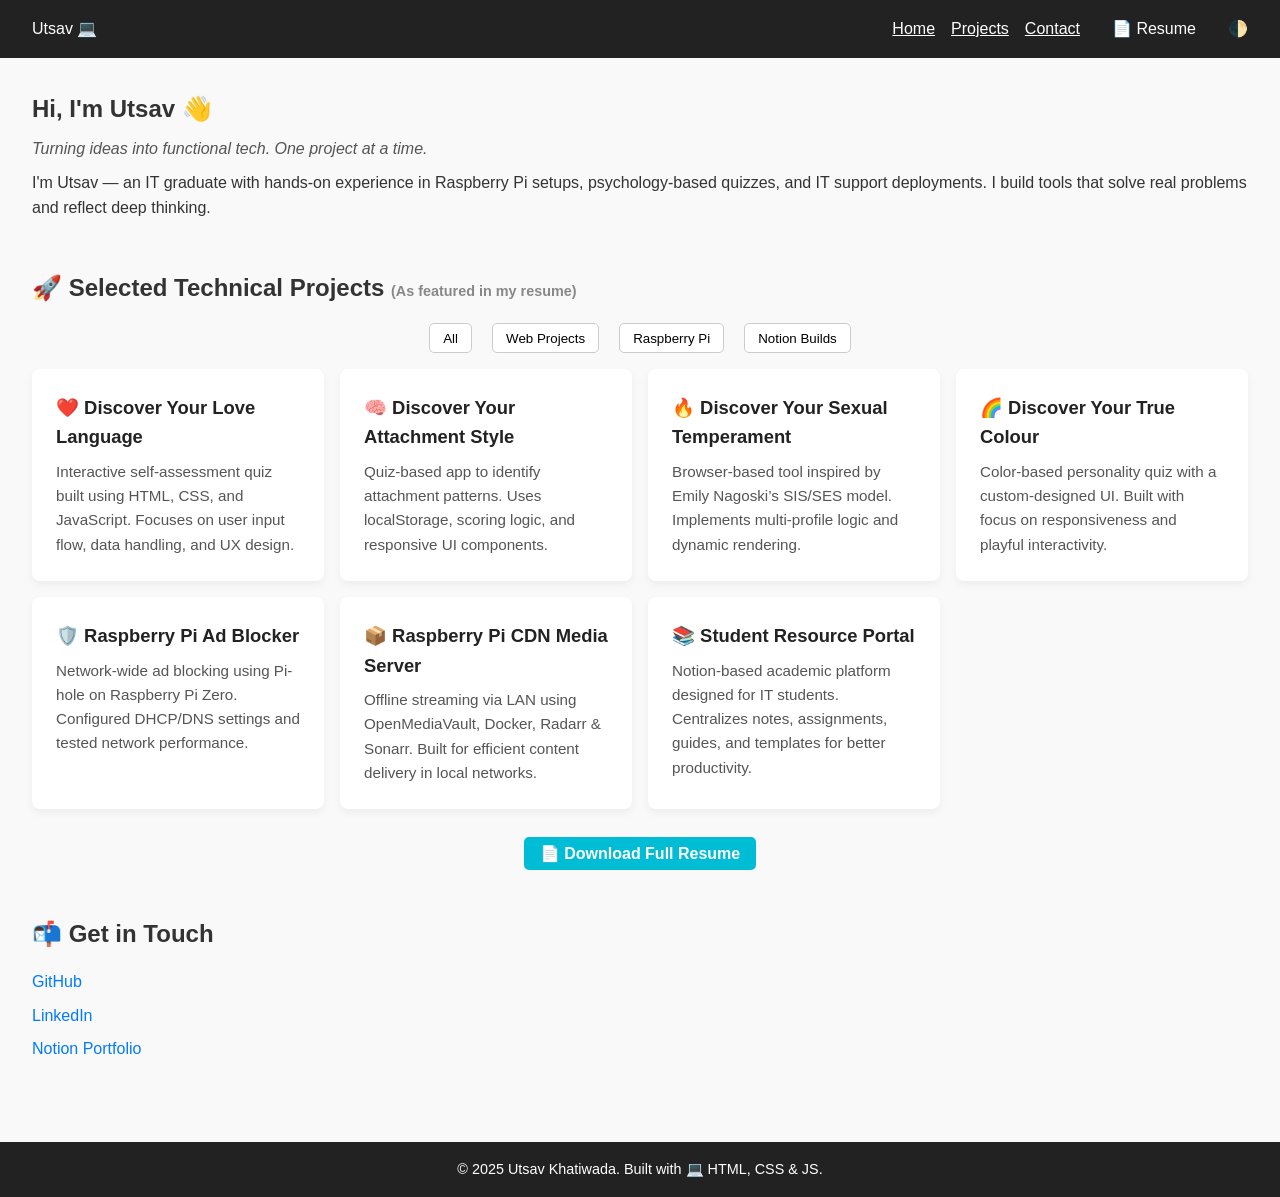
==== index.html @ c3ec07ef "🚀 Portfolio Initial Commit" ====
<!DOCTYPE html>
<html lang="en">
<head>
  <meta charset="UTF-8" />
  <meta name="viewport" content="width=device-width, initial-scale=1.0"/>
  <title>Utsav Khatiwada | Project Portfolio</title>
  <link rel="stylesheet" href="style.css" />
</head>
<body>
  <header>
    <nav class="navbar">
      <div class="logo">Utsav 💻</div>
      <ul class="nav-links">
        <li><a href="#home">Home</a></li>
        <li><a href="#projects">Projects</a></li>
        <li><a href="#contact">Contact</a></li>
        <li><a class="resume-btn" href="resume.pdf" download>📄 Resume</a></li>
        <li><button id="darkToggle">🌓</button></li>
      </ul>
    </nav>
  </header>

  <main>
    <section id="home" class="intro-section">
      <h1>Hi, I'm Utsav 👋</h1>
      <p class="tagline">Turning ideas into functional tech. One project at a time.</p>
      <p class="intro">
        I'm Utsav — an IT graduate with hands-on experience in Raspberry Pi setups, psychology-based quizzes, and IT support deployments.
        I build tools that solve real problems and reflect deep thinking.
      </p>
    </section>

    <section id="projects" class="projects-section">
      <h2>🚀 Selected Technical Projects <span class="subtitle">(As featured in my resume)</span></h2>

      <div class="filter-buttons">
        <button onclick="filterProjects('all')">All</button>
        <button onclick="filterProjects('web')">Web Projects</button>
        <button onclick="filterProjects('iot')">Raspberry Pi</button>
        <button onclick="filterProjects('notion')">Notion Builds</button>
      </div>

      <div class="projects-grid">
        <a href="https://utsavkth.github.io/Discover-Your-Love-Language/" class="card" target="_blank" data-category="web">
          <h3>❤️ Discover Your Love Language</h3>
          <p>Interactive self-assessment quiz built using HTML, CSS, and JavaScript. Focuses on user input flow, data handling, and UX design.</p>
        </a>

        <a href="https://utsavkth.github.io/Discover-Your-Attachment-Style/" class="card" target="_blank" data-category="web">
          <h3>🧠 Discover Your Attachment Style</h3>
          <p>Quiz-based app to identify attachment patterns. Uses localStorage, scoring logic, and responsive UI components.</p>
        </a>

        <a href="https://utsavkth.github.io/Discover-Your-Sexual-Temperament/" class="card" target="_blank" data-category="web">
          <h3>🔥 Discover Your Sexual Temperament</h3>
          <p>Browser-based tool inspired by Emily Nagoski’s SIS/SES model. Implements multi-profile logic and dynamic rendering.</p>
        </a>

        <a href="https://utsavkth.github.io/I-See-Your-True-Colour/" class="card" target="_blank" data-category="web">
          <h3>🌈 Discover Your True Colour</h3>
          <p>Color-based personality quiz with a custom-designed UI. Built with focus on responsiveness and playful interactivity.</p>
        </a>

        <a href="https://utsavkhatiwada.notion.site/Built-a-ad-blocker-for-Home-Network-using-a-Raspberry-PI-Zero-ed2e075dc3694556967a1250b022a490" class="card" target="_blank" data-category="iot">
          <h3>🛡️ Raspberry Pi Ad Blocker</h3>
          <p>Network-wide ad blocking using Pi-hole on Raspberry Pi Zero. Configured DHCP/DNS settings and tested network performance.</p>
        </a>

        <a href="https://utsavkhatiwada.notion.site/Build-a-Content-Delivery-Network-using-Raspberry-Pi-b455a417b85b4871a12b1491356e2b74" class="card" target="_blank" data-category="iot">
          <h3>📦 Raspberry Pi CDN Media Server</h3>
          <p>Offline streaming via LAN using OpenMediaVault, Docker, Radarr & Sonarr. Built for efficient content delivery in local networks.</p>
        </a>

        <a href="https://utsavkhatiwada.notion.site/Student-Resource-Portal-with-Notion-3eef2ebc0b2140549ca2d8936fef6333" class="card" target="_blank" data-category="notion">
          <h3>📚 Student Resource Portal</h3>
          <p>Notion-based academic platform designed for IT students. Centralizes notes, assignments, guides, and templates for better productivity.</p>
        </a>
      </div>

      <div class="cta-section">
        <a href="resume.pdf" class="resume-btn">📄 Download Full Resume</a>
      </div>
    </section>

    <section id="contact" class="contact-section">
      <h2>📬 Get in Touch</h2>
      <ul class="contact-links">
        <li><a href="https://github.com/utsavkth" target="_blank">GitHub</a></li>
        <li><a href="https://www.linkedin.com/in/utsav-khatiwada/" target="_blank">LinkedIn</a></li>
        <li><a href="https://utsavkhatiwada.notion.site/Utsav-Khatiwada-015c4f65374b46b6978a91c7869031c0" target="_blank">Notion Portfolio</a></li>
      </ul>
    </section>
  </main>

  <footer>
    <p>© 2025 Utsav Khatiwada. Built with 💻 HTML, CSS & JS.</p>
  </footer>
  <script src="script.js"></script>
</body>
</html>
---- style.css ----
* {
    margin: 0;
    padding: 0;
    box-sizing: border-box;
  }
  
  body {
    font-family: 'Segoe UI', sans-serif;
    background: #f9f9f9;
    color: #333;
    line-height: 1.6;
  }
  
  header {
    background: #222;
    padding: 1rem 2rem;
    color: white;
  }
  
  .navbar {
    display: flex;
    justify-content: space-between;
    align-items: center;
  }
  
  .nav-links {
    list-style: none;
    display: flex;
    gap: 1rem;
  }
  
  .nav-links a,
  .nav-links button {
    color: white;
    background: none;
    border: none;
    font-weight: 500;
    font-size: 1rem;
    cursor: pointer;
  }
  
  .nav-links a:hover,
  .nav-links button:hover {
    color: #00bcd4;
  }
  
  .resume-btn {
    background: #00bcd4;
    padding: 0.5rem 1rem;
    border-radius: 5px;
    color: white;
    font-weight: bold;
    text-decoration: none;
  }
  
  main {
    padding: 2rem;
  }
  
  .intro-section,
  .projects-section,
  .contact-section {
    margin-bottom: 3rem;
  }
  
  .tagline {
    font-style: italic;
    margin: 0.5rem 0;
    color: #555;
  }
  
  .subtitle {
    font-size: 0.9rem;
    color: #888;
  }
  
  .filter-buttons {
    text-align: center;
    margin: 1rem 0;
  }
  
  .filter-buttons button {
    margin: 0 0.5rem;
    padding: 0.4rem 0.8rem;
    border: 1px solid #ccc;
    background: white;
    cursor: pointer;
    border-radius: 5px;
  }
  
  .filter-buttons button:hover {
    background: #eee;
  }
  
  .projects-grid {
    display: grid;
    grid-template-columns: repeat(auto-fit, minmax(280px, 1fr));
    gap: 1rem;
    margin-top: 1rem;
  }
  
  .card {
    background: white;
    border-radius: 8px;
    padding: 1.5rem;
    text-align: left;
    box-shadow: 0 4px 8px rgba(0, 0, 0, 0.05);
    transition: transform 0.2s ease;
    text-decoration: none;
    color: #333;
  }
  
  .card h3 {
    font-size: 1.15rem;
    color: #222;
    margin-bottom: 0.5rem;
  }
  
  .card p {
    font-size: 0.95rem;
    color: #555;
  }
  
  .card:hover {
    transform: translateY(-5px);
    box-shadow: 0 6px 16px rgba(0, 0, 0, 0.1);
  }
  
  .cta-section {
    margin-top: 2rem;
    text-align: center;
  }
  
  .contact-links {
    list-style: none;
    padding: 0;
    margin-top: 1rem;
  }
  
  .contact-links li {
    margin-bottom: 0.5rem;
  }
  
  .contact-links a {
    color: #007bff;
    text-decoration: none;
    font-weight: 500;
  }
  
  footer {
    text-align: center;
    padding: 1rem;
    background: #222;
    color: white;
    font-size: 0.9rem;
  }
  
  .dark-mode {
    background-color: #111;
    color: #eee;
  }
  
  .dark-mode .card {
    background: #222;
    color: #ccc;
  }
  
  .dark-mode a {
    color: #00cfff;
  }
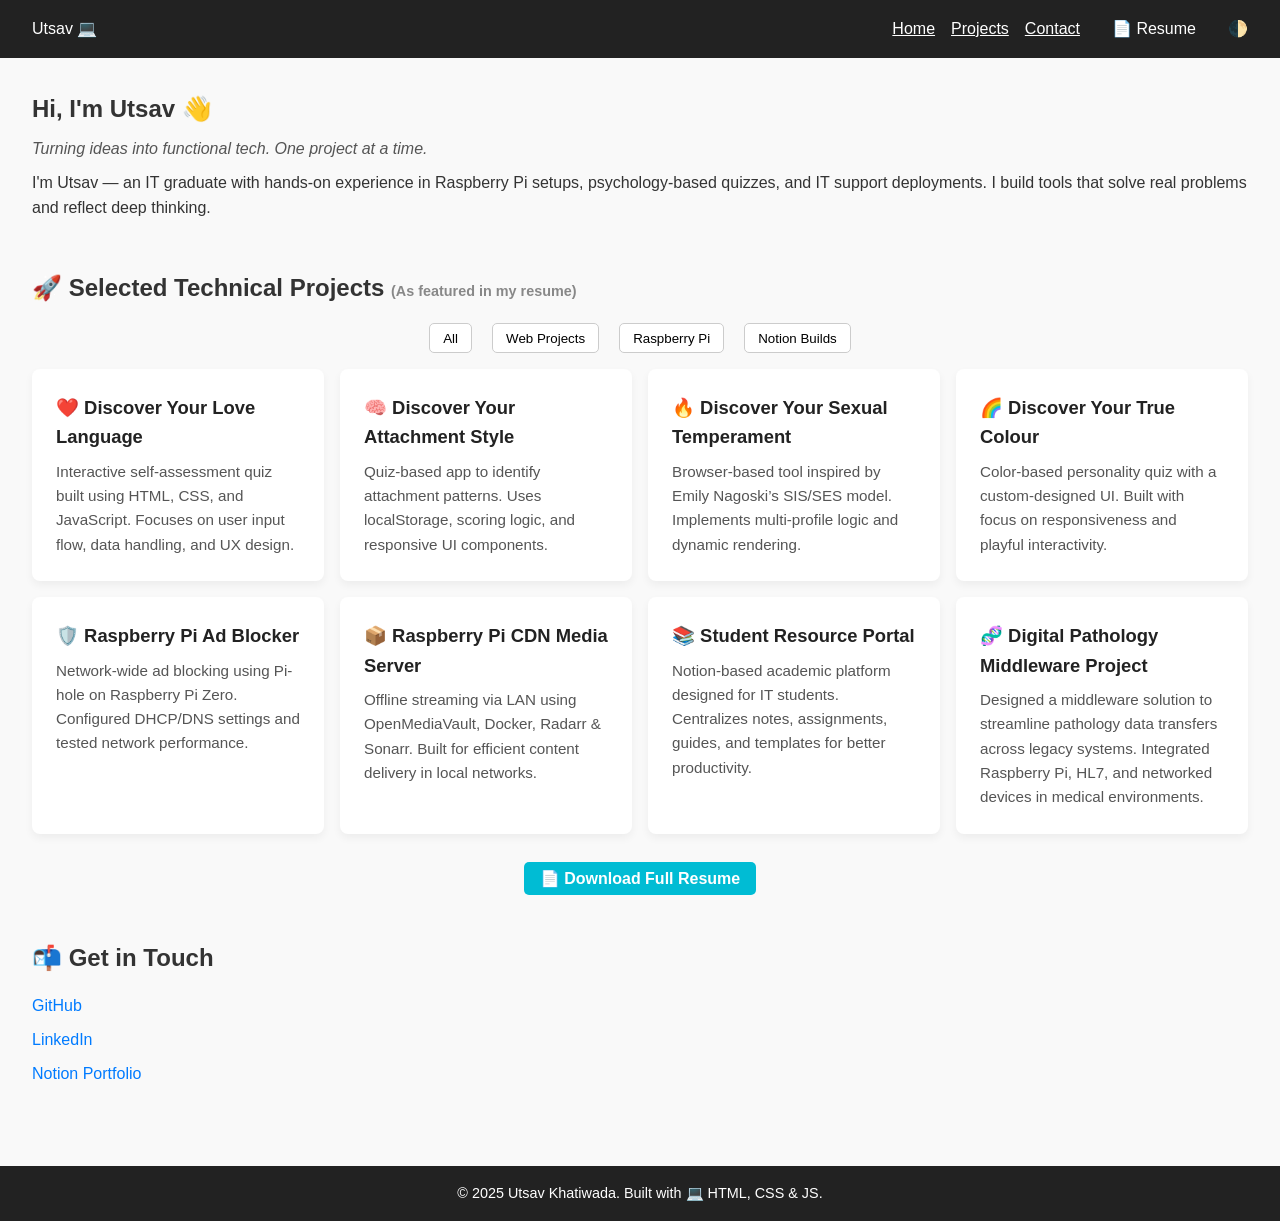
==== commit 4cb3529c: "added middleware link to projects" ====
--- a/index.html
+++ b/index.html
@@ -75,6 +75,12 @@
           <h3>📚 Student Resource Portal</h3>
           <p>Notion-based academic platform designed for IT students. Centralizes notes, assignments, guides, and templates for better productivity.</p>
         </a>
+
+        <a href="https://utsavkhatiwada.notion.site/Digital-Pathology-Middleware-Project-Intro-Workflow-1c0144bf7aa38082b349ffb48297bc8a" class="card" target="_blank" data-category="iot">
+          <h3>🧬 Digital Pathology Middleware Project</h3>
+          <p>Designed a middleware solution to streamline pathology data transfers across legacy systems. Integrated Raspberry Pi, HL7, and networked devices in medical environments.</p>
+        </a>
+
       </div>
 
       <div class="cta-section">
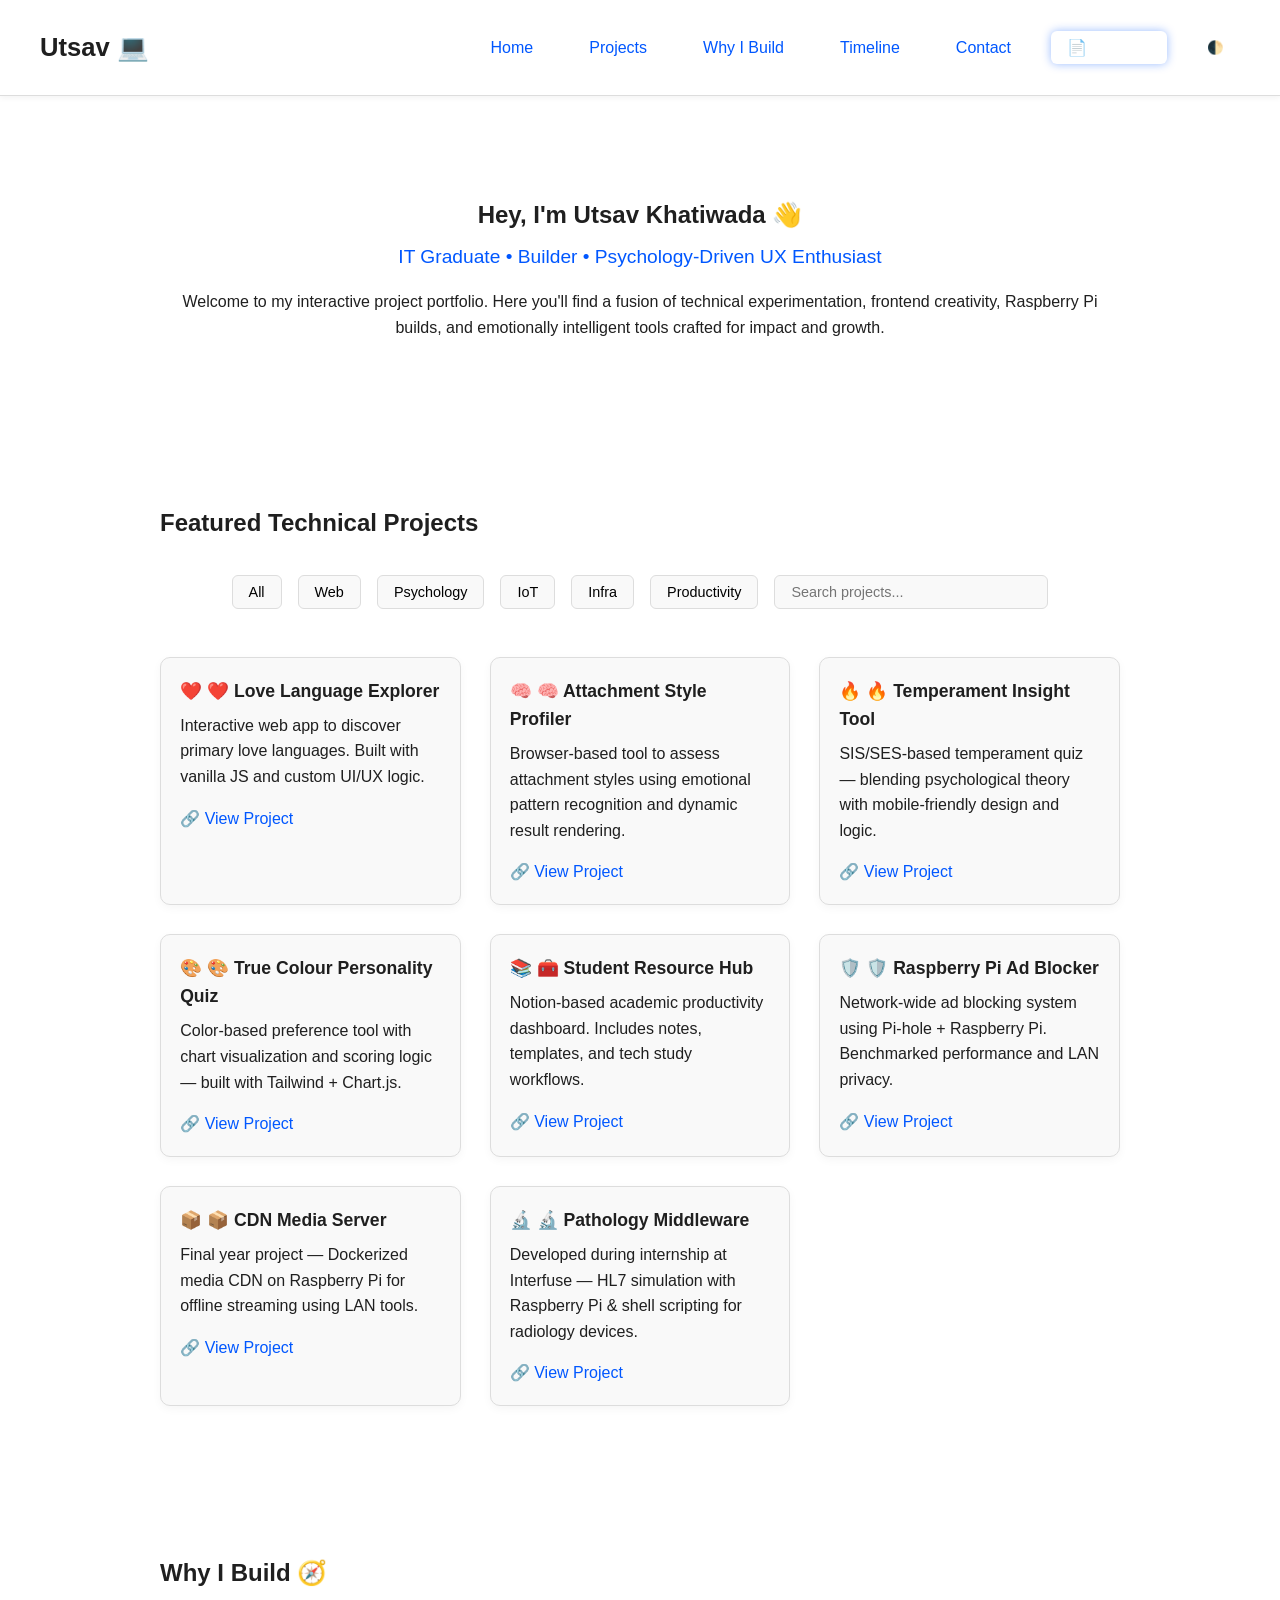
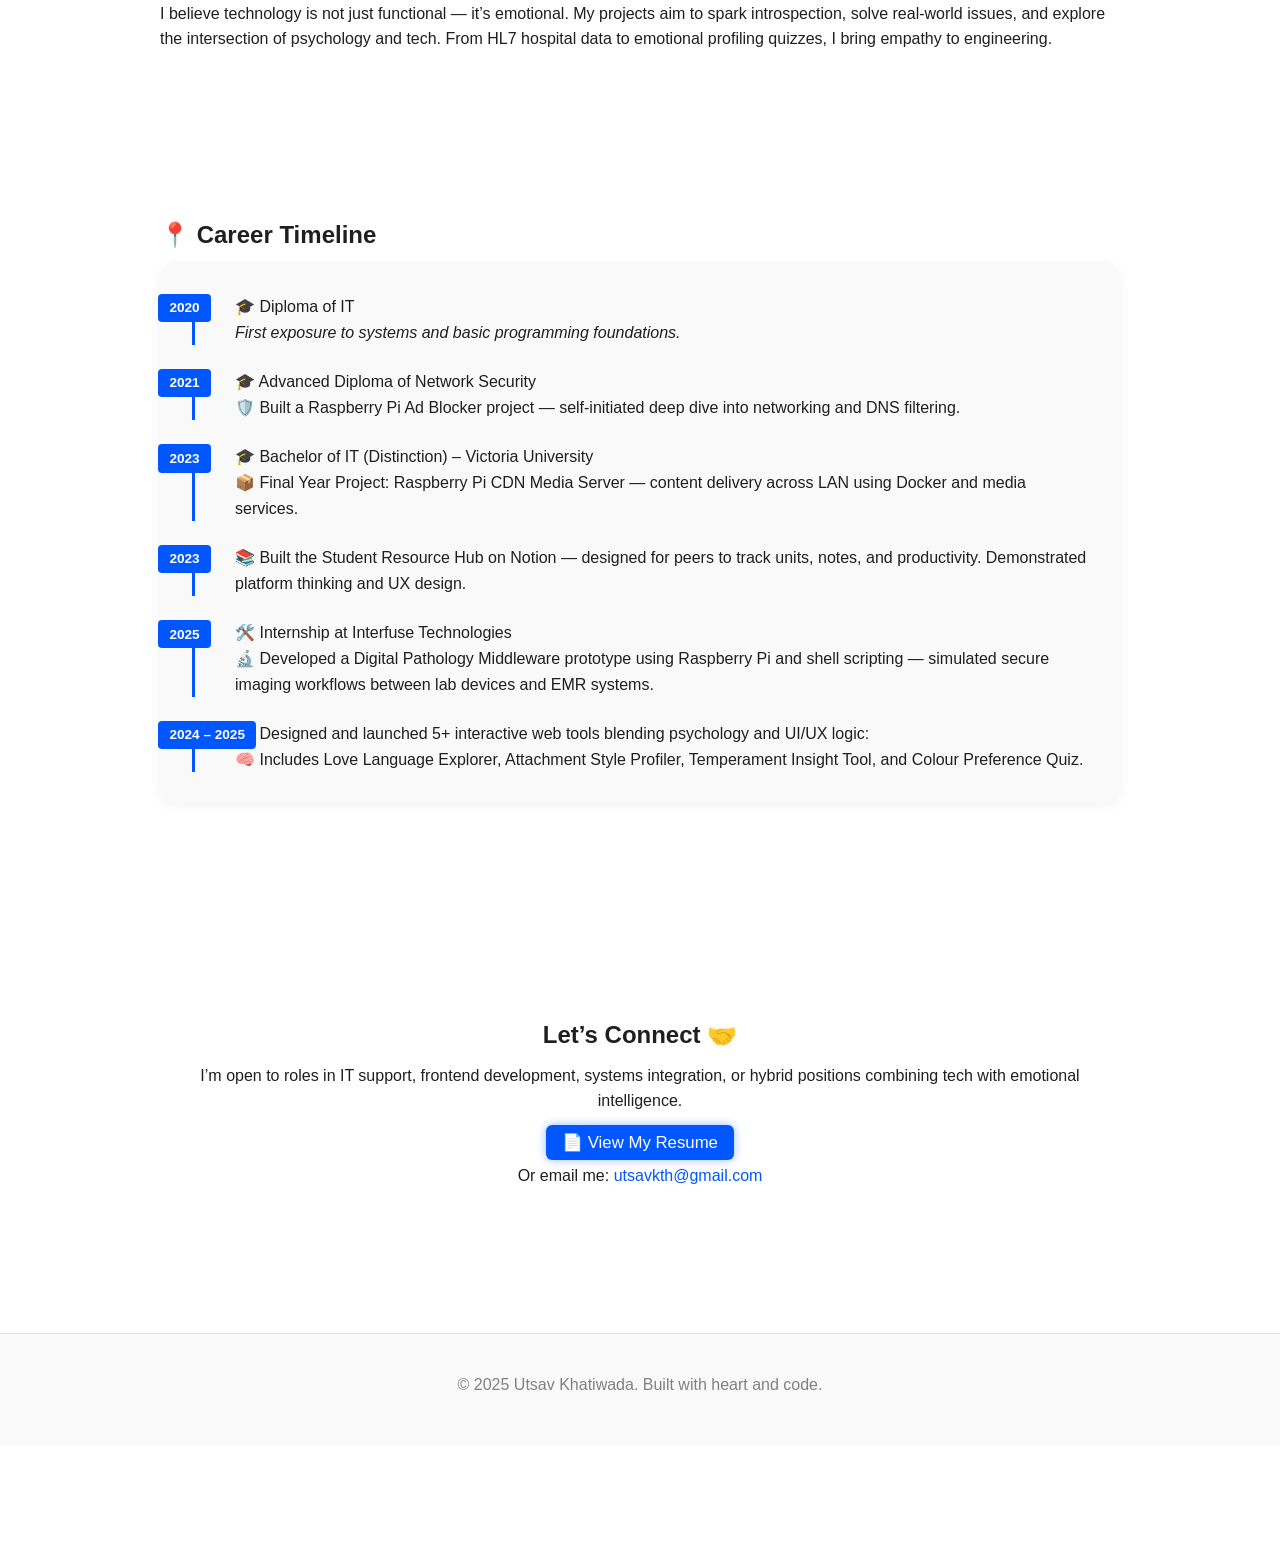
==== commit aa405918: "Add files via upload updated timeline and CSS" ====
--- a/index.html
+++ b/index.html
@@ -1,9 +1,10 @@
+<!-- index.html -->
 <!DOCTYPE html>
 <html lang="en">
 <head>
   <meta charset="UTF-8" />
   <meta name="viewport" content="width=device-width, initial-scale=1.0"/>
-  <title>Utsav Khatiwada | Project Portfolio</title>
+  <title>Utsav Khatiwada – IT Graduate Portfolio</title>
   <link rel="stylesheet" href="style.css" />
 </head>
 <body>
@@ -11,96 +12,89 @@
     <nav class="navbar">
       <div class="logo">Utsav 💻</div>
       <ul class="nav-links">
-        <li><a href="#home">Home</a></li>
+        <li><a href="#intro">Home</a></li>
         <li><a href="#projects">Projects</a></li>
+        <li><a href="#why">Why I Build</a></li>
+        <li><a href="#timeline">Timeline</a></li>
         <li><a href="#contact">Contact</a></li>
-        <li><a class="resume-btn" href="resume.pdf" download>📄 Resume</a></li>
+        <li><a class="resume-btn" href="resume.pdf" target="_blank">📄 Resume</a></li>
         <li><button id="darkToggle">🌓</button></li>
       </ul>
     </nav>
   </header>
 
-  <main>
-    <section id="home" class="intro-section">
-      <h1>Hi, I'm Utsav 👋</h1>
-      <p class="tagline">Turning ideas into functional tech. One project at a time.</p>
-      <p class="intro">
-        I'm Utsav — an IT graduate with hands-on experience in Raspberry Pi setups, psychology-based quizzes, and IT support deployments.
-        I build tools that solve real problems and reflect deep thinking.
-      </p>
-    </section>
+  <section id="intro" class="intro-section">
+    <h1>Hey, I'm Utsav Khatiwada 👋</h1>
+    <p class="tagline">IT Graduate • Builder • Psychology-Driven UX Enthusiast</p>
+    <p>Welcome to my interactive project portfolio. Here you'll find a fusion of technical experimentation, frontend creativity, Raspberry Pi builds, and emotionally intelligent tools crafted for impact and growth.</p>
+  </section>
 
-    <section id="projects" class="projects-section">
-      <h2>🚀 Selected Technical Projects <span class="subtitle">(As featured in my resume)</span></h2>
+  <section id="projects">
+    <h2>Featured Technical Projects</h2>
+    <div class="filter-buttons">
+      <button onclick="filterProjects('all')">All</button>
+      <button onclick="filterProjects('web')">Web</button>
+      <button onclick="filterProjects('psychology')">Psychology</button>
+      <button onclick="filterProjects('iot')">IoT</button>
+      <button onclick="filterProjects('infra')">Infra</button>
+      <button onclick="filterProjects('notion')">Productivity</button>
+      <input type="text" id="searchBox" placeholder="Search projects..." />
+    </div>
+    <div id="projectGrid" class="projects-grid"></div>
+  </section>
 
-      <div class="filter-buttons">
-        <button onclick="filterProjects('all')">All</button>
-        <button onclick="filterProjects('web')">Web Projects</button>
-        <button onclick="filterProjects('iot')">Raspberry Pi</button>
-        <button onclick="filterProjects('notion')">Notion Builds</button>
-      </div>
+  <section id="why">
+    <h2>Why I Build 🧭</h2>
+    <p>I believe technology is not just functional — it’s emotional. My projects aim to spark introspection, solve real-world issues, and explore the intersection of psychology and tech. From HL7 hospital data to emotional profiling quizzes, I bring empathy to engineering.</p>
+  </section>
 
-      <div class="projects-grid">
-        <a href="https://utsavkth.github.io/Discover-Your-Love-Language/" class="card" target="_blank" data-category="web">
-          <h3>❤️ Discover Your Love Language</h3>
-          <p>Interactive self-assessment quiz built using HTML, CSS, and JavaScript. Focuses on user input flow, data handling, and UX design.</p>
-        </a>
+ <section id="timeline" data-aos="fade-up">
+  <h2>📍 Career Timeline</h2>
+  <div class="timeline-container">
+    <div class="timeline-item">
+      <span class="timeline-date">2020</span>
+      <p>🎓 Diploma of IT<br><em>First exposure to systems and basic programming foundations.</em></p>
+    </div>
 
-        <a href="https://utsavkth.github.io/Discover-Your-Attachment-Style/" class="card" target="_blank" data-category="web">
-          <h3>🧠 Discover Your Attachment Style</h3>
-          <p>Quiz-based app to identify attachment patterns. Uses localStorage, scoring logic, and responsive UI components.</p>
-        </a>
+    <div class="timeline-item">
+      <span class="timeline-date">2021</span>
+      <p>🎓 Advanced Diploma of Network Security<br>🛡️ Built a Raspberry Pi Ad Blocker project — self-initiated deep dive into networking and DNS filtering.</p>
+    </div>
 
-        <a href="https://utsavkth.github.io/Discover-Your-Sexual-Temperament/" class="card" target="_blank" data-category="web">
-          <h3>🔥 Discover Your Sexual Temperament</h3>
-          <p>Browser-based tool inspired by Emily Nagoski’s SIS/SES model. Implements multi-profile logic and dynamic rendering.</p>
-        </a>
+    <div class="timeline-item">
+      <span class="timeline-date">2023</span>
+      <p>🎓 Bachelor of IT (Distinction) – Victoria University<br>📦 Final Year Project: Raspberry Pi CDN Media Server — content delivery across LAN using Docker and media services.</p>
+    </div>
 
-        <a href="https://utsavkth.github.io/I-See-Your-True-Colour/" class="card" target="_blank" data-category="web">
-          <h3>🌈 Discover Your True Colour</h3>
-          <p>Color-based personality quiz with a custom-designed UI. Built with focus on responsiveness and playful interactivity.</p>
-        </a>
+    <div class="timeline-item">
+      <span class="timeline-date">2023</span>
+      <p>📚 Built the Student Resource Hub on Notion — designed for peers to track units, notes, and productivity. Demonstrated platform thinking and UX design.</p>
+    </div>
 
-        <a href="https://utsavkhatiwada.notion.site/Built-a-ad-blocker-for-Home-Network-using-a-Raspberry-PI-Zero-ed2e075dc3694556967a1250b022a490" class="card" target="_blank" data-category="iot">
-          <h3>🛡️ Raspberry Pi Ad Blocker</h3>
-          <p>Network-wide ad blocking using Pi-hole on Raspberry Pi Zero. Configured DHCP/DNS settings and tested network performance.</p>
-        </a>
+    <div class="timeline-item">
+      <span class="timeline-date">2025</span>
+      <p>🛠️ Internship at Interfuse Technologies<br>🔬 Developed a Digital Pathology Middleware prototype using Raspberry Pi and shell scripting — simulated secure imaging workflows between lab devices and EMR systems.</p>
+    </div>
 
-        <a href="https://utsavkhatiwada.notion.site/Build-a-Content-Delivery-Network-using-Raspberry-Pi-b455a417b85b4871a12b1491356e2b74" class="card" target="_blank" data-category="iot">
-          <h3>📦 Raspberry Pi CDN Media Server</h3>
-          <p>Offline streaming via LAN using OpenMediaVault, Docker, Radarr & Sonarr. Built for efficient content delivery in local networks.</p>
-        </a>
+    <div class="timeline-item">
+      <span class="timeline-date">2024 – 2025</span>
+      <p>🌐 Designed and launched 5+ interactive web tools blending psychology and UI/UX logic:<br>🧠 Includes Love Language Explorer, Attachment Style Profiler, Temperament Insight Tool, and Colour Preference Quiz.</p>
+    </div>
+  </div>
+</section>
 
-        <a href="https://utsavkhatiwada.notion.site/Student-Resource-Portal-with-Notion-3eef2ebc0b2140549ca2d8936fef6333" class="card" target="_blank" data-category="notion">
-          <h3>📚 Student Resource Portal</h3>
-          <p>Notion-based academic platform designed for IT students. Centralizes notes, assignments, guides, and templates for better productivity.</p>
-        </a>
 
-        <a href="https://utsavkhatiwada.notion.site/Digital-Pathology-Middleware-Project-Intro-Workflow-1c0144bf7aa38082b349ffb48297bc8a" class="card" target="_blank" data-category="iot">
-          <h3>🧬 Digital Pathology Middleware Project</h3>
-          <p>Designed a middleware solution to streamline pathology data transfers across legacy systems. Integrated Raspberry Pi, HL7, and networked devices in medical environments.</p>
-        </a>
-
-      </div>
-
-      <div class="cta-section">
-        <a href="resume.pdf" class="resume-btn">📄 Download Full Resume</a>
-      </div>
-    </section>
-
-    <section id="contact" class="contact-section">
-      <h2>📬 Get in Touch</h2>
-      <ul class="contact-links">
-        <li><a href="https://github.com/utsavkth" target="_blank">GitHub</a></li>
-        <li><a href="https://www.linkedin.com/in/utsav-khatiwada/" target="_blank">LinkedIn</a></li>
-        <li><a href="https://utsavkhatiwada.notion.site/Utsav-Khatiwada-015c4f65374b46b6978a91c7869031c0" target="_blank">Notion Portfolio</a></li>
-      </ul>
-    </section>
-  </main>
+  <section id="contact" class="cta-section">
+    <h2>Let’s Connect 🤝</h2>
+    <p>I’m open to roles in IT support, frontend development, systems integration, or hybrid positions combining tech with emotional intelligence.</p>
+    <a class="resume-btn" href="resume.pdf" target="_blank">📄 View My Resume</a>
+    <p>Or email me: <a href="mailto:utsavkth@gmail.com">utsavkth@gmail.com</a></p>
+  </section>
 
   <footer>
-    <p>© 2025 Utsav Khatiwada. Built with 💻 HTML, CSS & JS.</p>
+    <p>&copy; 2025 Utsav Khatiwada. Built with heart and code.</p>
   </footer>
+
   <script src="script.js"></script>
 </body>
 </html>
--- a/style.css
+++ b/style.css
@@ -1,171 +1,304 @@
-* {
-    margin: 0;
-    padding: 0;
-    box-sizing: border-box;
-  }
-  
-  body {
-    font-family: 'Segoe UI', sans-serif;
-    background: #f9f9f9;
-    color: #333;
-    line-height: 1.6;
-  }
-  
-  header {
-    background: #222;
-    padding: 1rem 2rem;
-    color: white;
-  }
-  
-  .navbar {
-    display: flex;
-    justify-content: space-between;
-    align-items: center;
-  }
-  
-  .nav-links {
-    list-style: none;
-    display: flex;
-    gap: 1rem;
-  }
-  
-  .nav-links a,
-  .nav-links button {
-    color: white;
-    background: none;
-    border: none;
-    font-weight: 500;
-    font-size: 1rem;
-    cursor: pointer;
-  }
-  
-  .nav-links a:hover,
-  .nav-links button:hover {
-    color: #00bcd4;
-  }
-  
-  .resume-btn {
-    background: #00bcd4;
-    padding: 0.5rem 1rem;
-    border-radius: 5px;
-    color: white;
-    font-weight: bold;
-    text-decoration: none;
-  }
-  
-  main {
-    padding: 2rem;
-  }
-  
-  .intro-section,
-  .projects-section,
-  .contact-section {
-    margin-bottom: 3rem;
-  }
-  
-  .tagline {
-    font-style: italic;
-    margin: 0.5rem 0;
-    color: #555;
-  }
-  
-  .subtitle {
-    font-size: 0.9rem;
-    color: #888;
-  }
-  
-  .filter-buttons {
-    text-align: center;
-    margin: 1rem 0;
-  }
-  
-  .filter-buttons button {
-    margin: 0 0.5rem;
-    padding: 0.4rem 0.8rem;
-    border: 1px solid #ccc;
-    background: white;
-    cursor: pointer;
-    border-radius: 5px;
-  }
-  
-  .filter-buttons button:hover {
-    background: #eee;
-  }
-  
-  .projects-grid {
-    display: grid;
-    grid-template-columns: repeat(auto-fit, minmax(280px, 1fr));
-    gap: 1rem;
-    margin-top: 1rem;
-  }
-  
-  .card {
-    background: white;
-    border-radius: 8px;
-    padding: 1.5rem;
-    text-align: left;
-    box-shadow: 0 4px 8px rgba(0, 0, 0, 0.05);
-    transition: transform 0.2s ease;
-    text-decoration: none;
-    color: #333;
-  }
-  
-  .card h3 {
-    font-size: 1.15rem;
-    color: #222;
-    margin-bottom: 0.5rem;
-  }
-  
-  .card p {
-    font-size: 0.95rem;
-    color: #555;
-  }
-  
-  .card:hover {
-    transform: translateY(-5px);
-    box-shadow: 0 6px 16px rgba(0, 0, 0, 0.1);
-  }
-  
-  .cta-section {
-    margin-top: 2rem;
-    text-align: center;
-  }
-  
-  .contact-links {
-    list-style: none;
-    padding: 0;
-    margin-top: 1rem;
-  }
-  
-  .contact-links li {
-    margin-bottom: 0.5rem;
-  }
-  
-  .contact-links a {
-    color: #007bff;
-    text-decoration: none;
-    font-weight: 500;
-  }
-  
-  footer {
-    text-align: center;
-    padding: 1rem;
-    background: #222;
-    color: white;
-    font-size: 0.9rem;
-  }
-  
-  .dark-mode {
-    background-color: #111;
-    color: #eee;
-  }
-  
-  .dark-mode .card {
-    background: #222;
-    color: #ccc;
-  }
-  
-  .dark-mode a {
-    color: #00cfff;
-  }
-  +/* Global Variables */
+:root {
+  --bg: #ffffff;
+  --text: #1f1f1f;
+  --accent: #0057ff;
+  --card-bg: #f9f9f9;
+  --card-border: #ddd;
+  --dark-bg: #0e0e0e;
+  --dark-text: #f5f5f5;
+  --dark-card: #1e1e1e;
+  --dark-border: #333;
+  --glow: 0 0 10px rgba(0, 87, 255, 0.4);
+}
+
+/* Dark Mode */
+body.dark-mode {
+  --bg: var(--dark-bg);
+  --text: var(--dark-text);
+  --card-bg: var(--dark-card);
+  --card-border: var(--dark-border);
+}
+
+body {
+  font-family: 'Segoe UI', sans-serif;
+  background: var(--bg);
+  color: var(--text);
+  margin: 0;
+  line-height: 1.6;
+  scroll-behavior: smooth;
+  transition: background 0.4s ease, color 0.4s ease;
+  padding-bottom: 6rem;
+}
+
+a {
+  color: var(--accent);
+  text-decoration: none;
+  transition: color 0.3s ease;
+}
+a:hover {
+  color: #003ecb;
+}
+
+h1, h2 {
+  margin-bottom: 0.5rem;
+}
+
+p {
+  margin-top: 0.4rem;
+  margin-bottom: 1rem;
+  font-size: 1rem;
+}
+
+/* Navbar */
+header {
+  position: sticky;
+  top: 0;
+  z-index: 20;
+  background: var(--bg);
+  border-bottom: 1px solid var(--card-border);
+  box-shadow: 0 2px 6px rgba(0, 0, 0, 0.05);
+}
+
+.navbar {
+  display: flex;
+  justify-content: space-between;
+  align-items: center;
+  padding: 1rem 2rem;
+  max-width: 1200px;
+  margin: 0 auto;
+}
+
+.logo {
+  font-weight: 700;
+  font-size: 1.6rem;
+}
+
+.nav-links {
+  list-style: none;
+  display: flex;
+  gap: 1.5rem;
+  align-items: center;
+  padding-left: 0;
+}
+
+.nav-links li a,
+.resume-btn,
+#darkToggle {
+  font-weight: 500;
+  background: none;
+  border: none;
+  cursor: pointer;
+  padding: 0.5rem 1rem;
+  border-radius: 6px;
+  transition: all 0.3s ease;
+}
+
+.resume-btn {
+  background: var(--accent);
+  color: #fff;
+  box-shadow: var(--glow);
+}
+.resume-btn:hover {
+  background: #003ecb;
+}
+
+.nav-links li a:hover,
+#darkToggle:hover {
+  background: rgba(0, 87, 255, 0.1);
+}
+
+/* Section Styling */
+section {
+  padding: 4rem 1rem;
+  max-width: 960px;
+  margin: 0 auto;
+}
+
+.subtitle {
+  color: gray;
+  font-size: 1rem;
+}
+
+/* Intro */
+.intro-section {
+  text-align: center;
+  padding-top: 5rem;
+}
+
+.tagline {
+  font-size: 1.2rem;
+  color: var(--accent);
+  margin-top: 0.5rem;
+  animation: fadeIn 2s ease;
+}
+
+/* Filter Buttons */
+.filter-buttons {
+  display: flex;
+  flex-wrap: wrap;
+  justify-content: center;
+  gap: 1rem;
+  margin-top: 2rem;
+}
+
+.filter-buttons button,
+#searchBox {
+  padding: 0.5rem 1rem;
+  border: 1px solid var(--card-border);
+  background: var(--card-bg);
+  border-radius: 6px;
+  font-size: 0.9rem;
+  transition: all 0.3s ease;
+}
+
+.filter-buttons button:hover {
+  background: var(--accent);
+  color: white;
+}
+
+/* Search Box */
+#searchBox {
+  width: 240px;
+  outline: none;
+}
+
+/* Project Grid */
+.projects-grid {
+  display: grid;
+  grid-template-columns: repeat(auto-fit, minmax(260px, 1fr));
+  gap: 1.8rem;
+  margin-top: 3rem;
+}
+
+.project-card {
+  background: var(--card-bg);
+  border: 1px solid var(--card-border);
+  border-radius: 10px;
+  padding: 1.2rem;
+  box-shadow: 0 3px 10px rgba(0,0,0,0.04);
+  transition: transform 0.3s ease, box-shadow 0.3s ease;
+}
+.project-card:hover {
+  transform: translateY(-6px);
+  box-shadow: 0 12px 25px rgba(0,0,0,0.08);
+}
+
+.project-header {
+  font-weight: bold;
+  font-size: 1.1rem;
+  margin-bottom: 0.5rem;
+}
+
+/* Timeline */
+.timeline-container {
+  display: flex;
+  flex-direction: column;
+  gap: 1.5rem;
+  padding: 2rem;
+  background: var(--card-bg);
+  border-radius: 16px;
+  box-shadow: 0 2px 12px rgba(0, 0, 0, 0.05);
+}
+
+.timeline-item {
+  position: relative;
+  padding-left: 2.5rem;
+  border-left: 3px solid var(--accent);
+}
+
+.timeline-date {
+  position: absolute;
+  left: -2.3rem;
+  top: 0;
+  font-weight: bold;
+  background: var(--accent);
+  color: #fff;
+  padding: 0.2rem 0.7rem;
+  border-radius: 4px;
+  font-size: 0.85rem;
+}
+
+.timeline-item p {
+  margin: 0;
+  color: var(--text);
+  font-size: 1rem;
+  line-height: 1.6;
+}
+
+/* Call to Action */
+.cta-section {
+  text-align: center;
+  margin-top: 4rem;
+}
+
+.cta-section .resume-btn {
+  font-size: 1.05rem;
+}
+
+/* Modal */
+.modal {
+  position: fixed;
+  inset: 0;
+  background: rgba(0,0,0,0.7);
+  display: flex;
+  justify-content: center;
+  align-items: center;
+  z-index: 100;
+}
+
+.modal-content {
+  background: var(--bg);
+  color: var(--text);
+  padding: 2rem;
+  border-radius: 10px;
+  max-width: 600px;
+  width: 90%;
+  position: relative;
+}
+
+.modal .close {
+  position: absolute;
+  top: 0.5rem;
+  right: 1rem;
+  font-size: 1.5rem;
+  cursor: pointer;
+}
+
+/* Footer */
+footer {
+  text-align: center;
+  font-size: 0.9rem;
+  padding: 2rem;
+  border-top: 1px solid var(--card-border);
+  background: var(--card-bg);
+  margin-top: 4rem;
+  color: gray;
+}
+
+/* No Results */
+.no-results {
+  text-align: center;
+  padding: 2rem;
+  color: gray;
+  font-size: 1rem;
+}
+
+/* Animations */
+@keyframes fadeIn {
+  from { opacity: 0; transform: translateY(10px); }
+  to { opacity: 1; transform: translateY(0); }
+}
+
+/* Responsive */
+@media (max-width: 640px) {
+  .navbar {
+    flex-direction: column;
+    gap: 1rem;
+  }
+
+  .nav-links {
+    flex-direction: column;
+    gap: 0.8rem;
+  }
+}
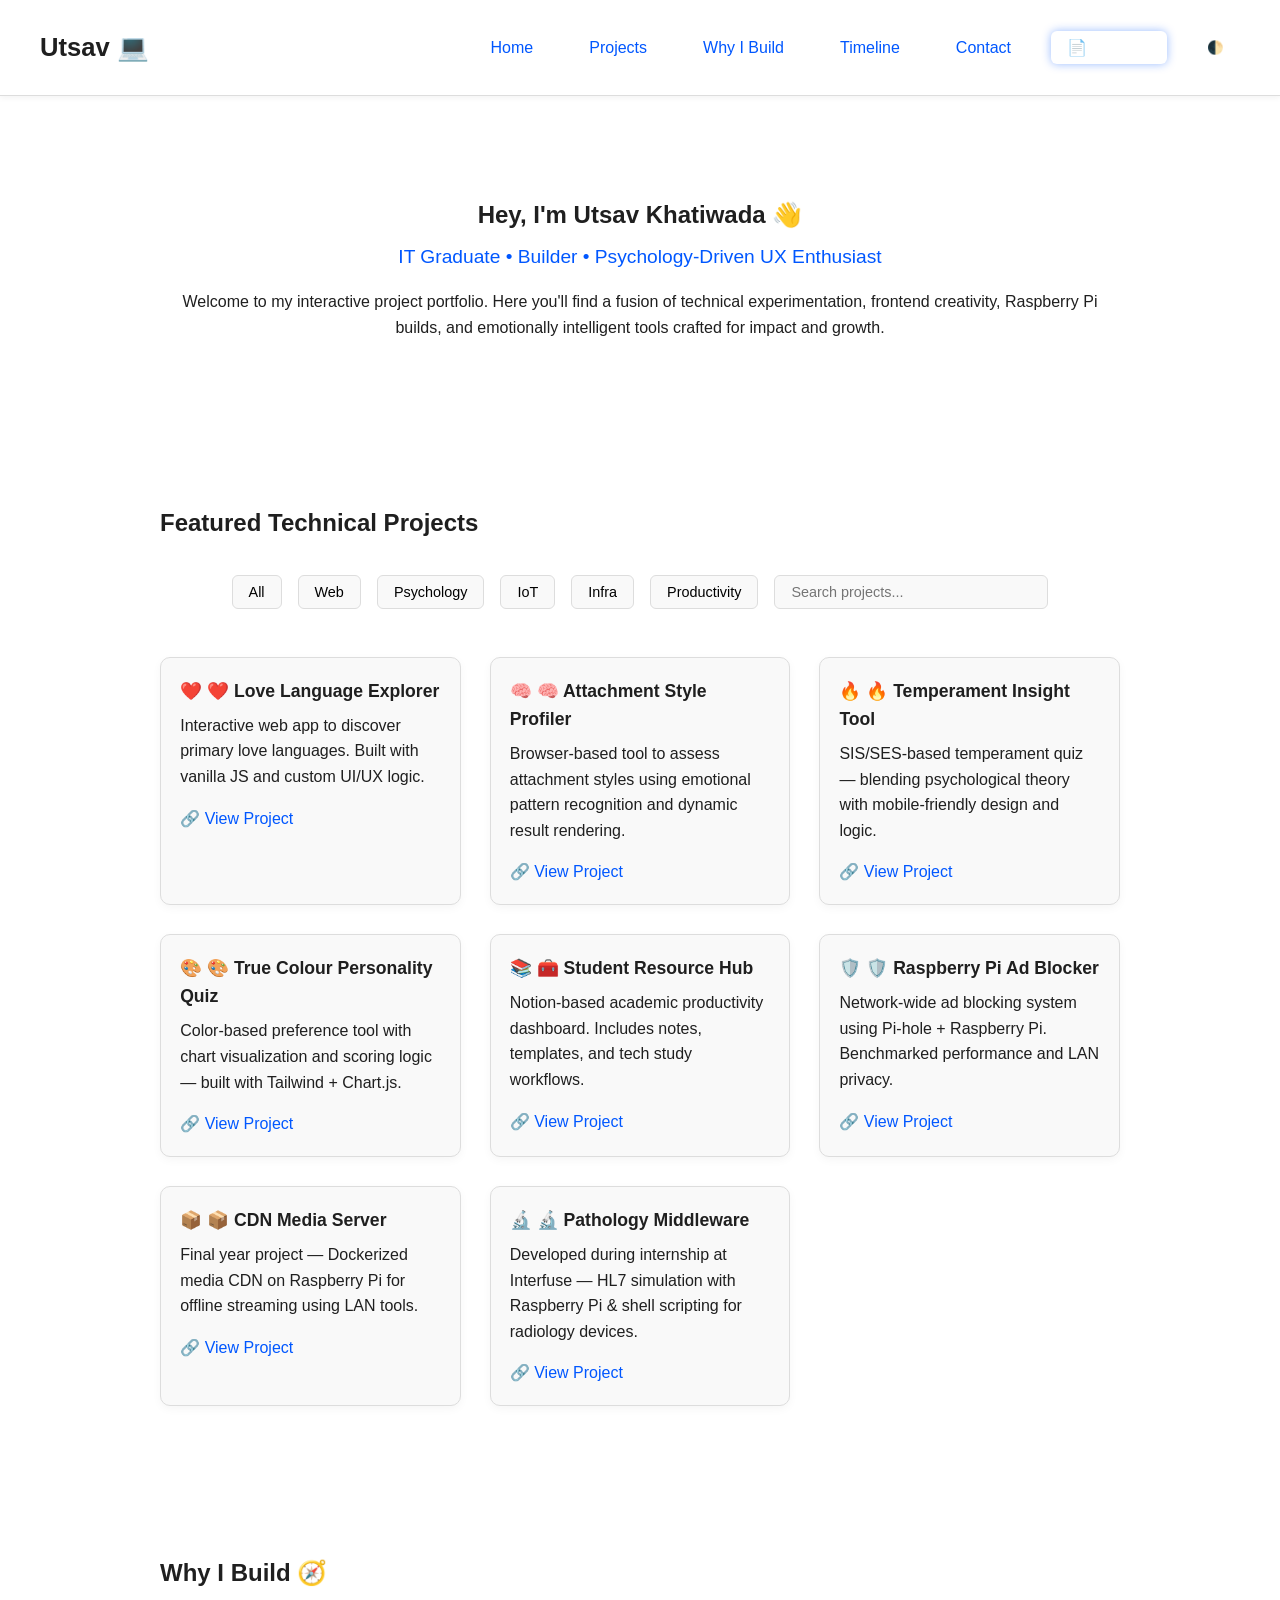
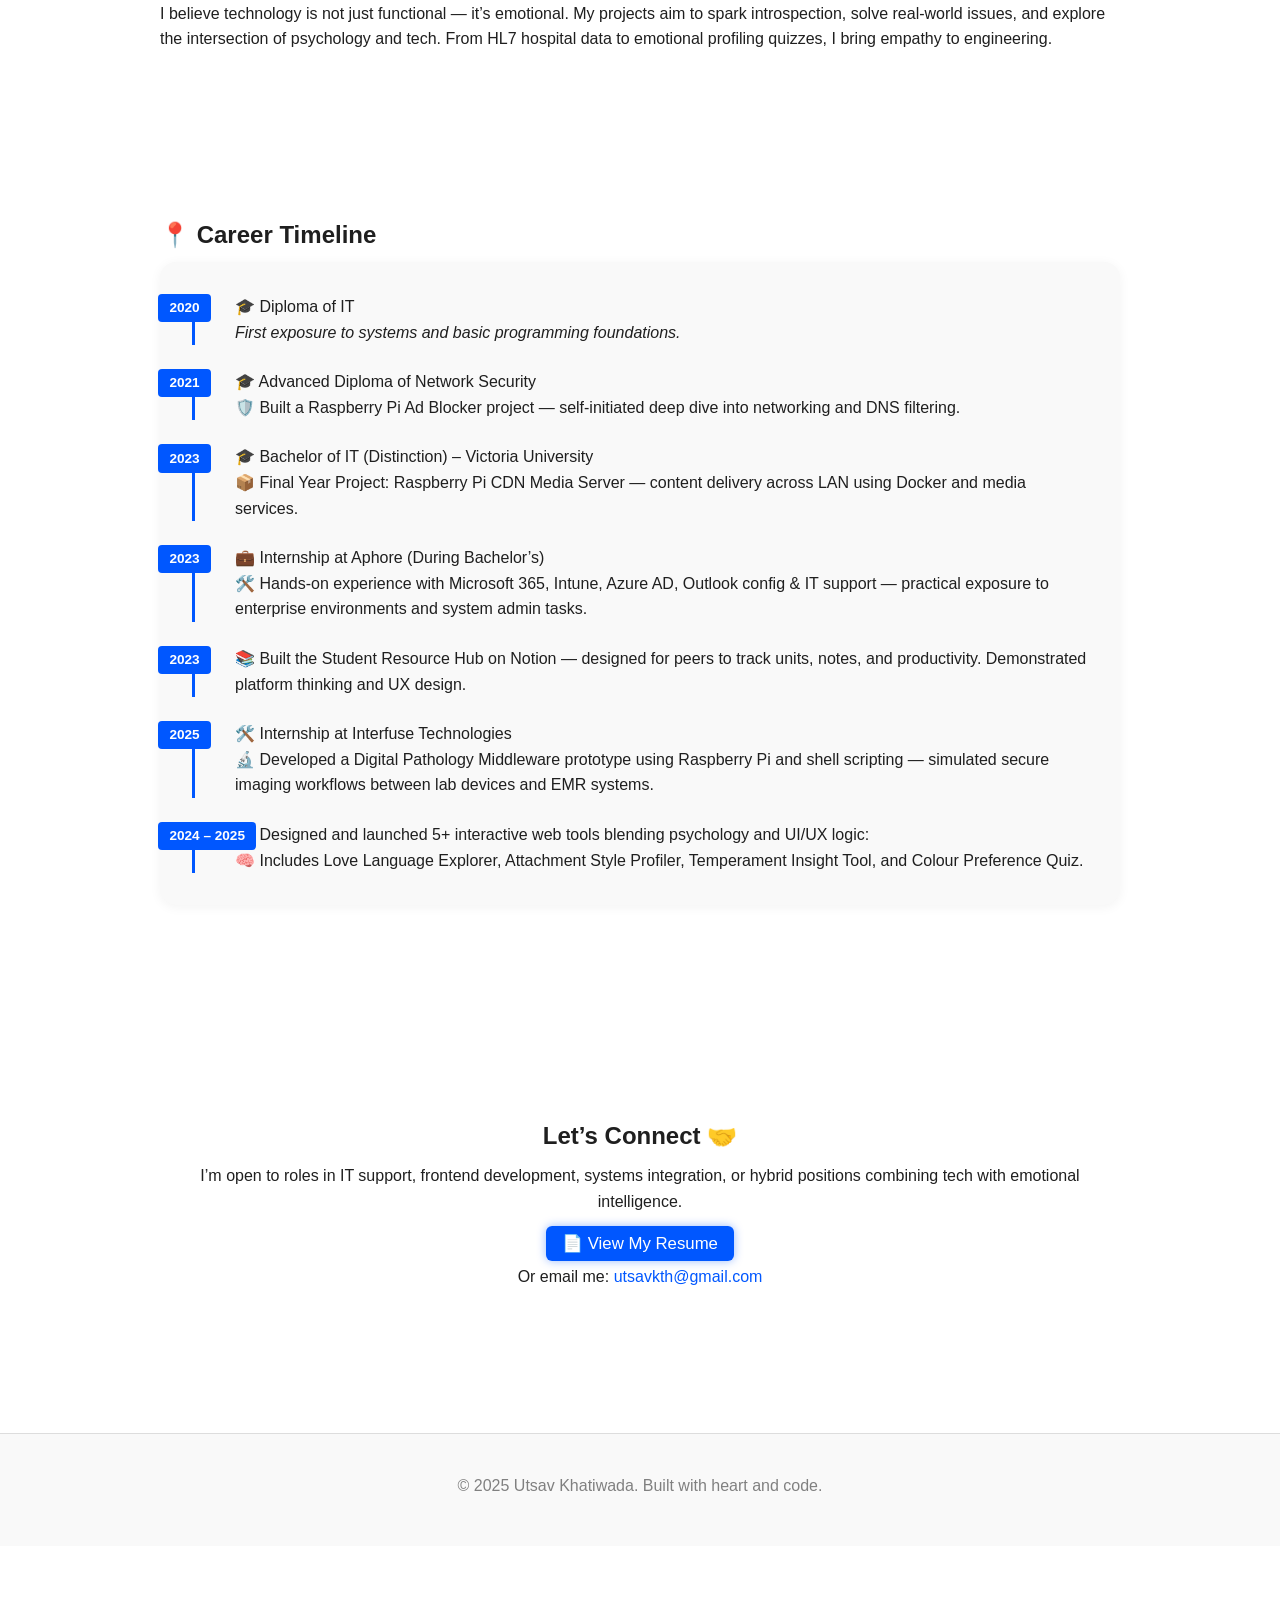
==== commit 9f498680: "Add files via upload" ====
--- a/index.html
+++ b/index.html
@@ -5,6 +5,7 @@
   <meta charset="UTF-8" />
   <meta name="viewport" content="width=device-width, initial-scale=1.0"/>
   <title>Utsav Khatiwada – IT Graduate Portfolio</title>
+  <link rel="icon" type="image/png" href="favicon.png" />
   <link rel="stylesheet" href="style.css" />
 </head>
 <body>
@@ -68,6 +69,11 @@
 
     <div class="timeline-item">
       <span class="timeline-date">2023</span>
+      <p>💼 Internship at Aphore (During Bachelor’s)<br>🛠️ Hands-on experience with Microsoft 365, Intune, Azure AD, Outlook config & IT support — practical exposure to enterprise environments and system admin tasks.</p>
+    </div>
+    
+    <div class="timeline-item">
+      <span class="timeline-date">2023</span>
       <p>📚 Built the Student Resource Hub on Notion — designed for peers to track units, notes, and productivity. Demonstrated platform thinking and UX design.</p>
     </div>
 
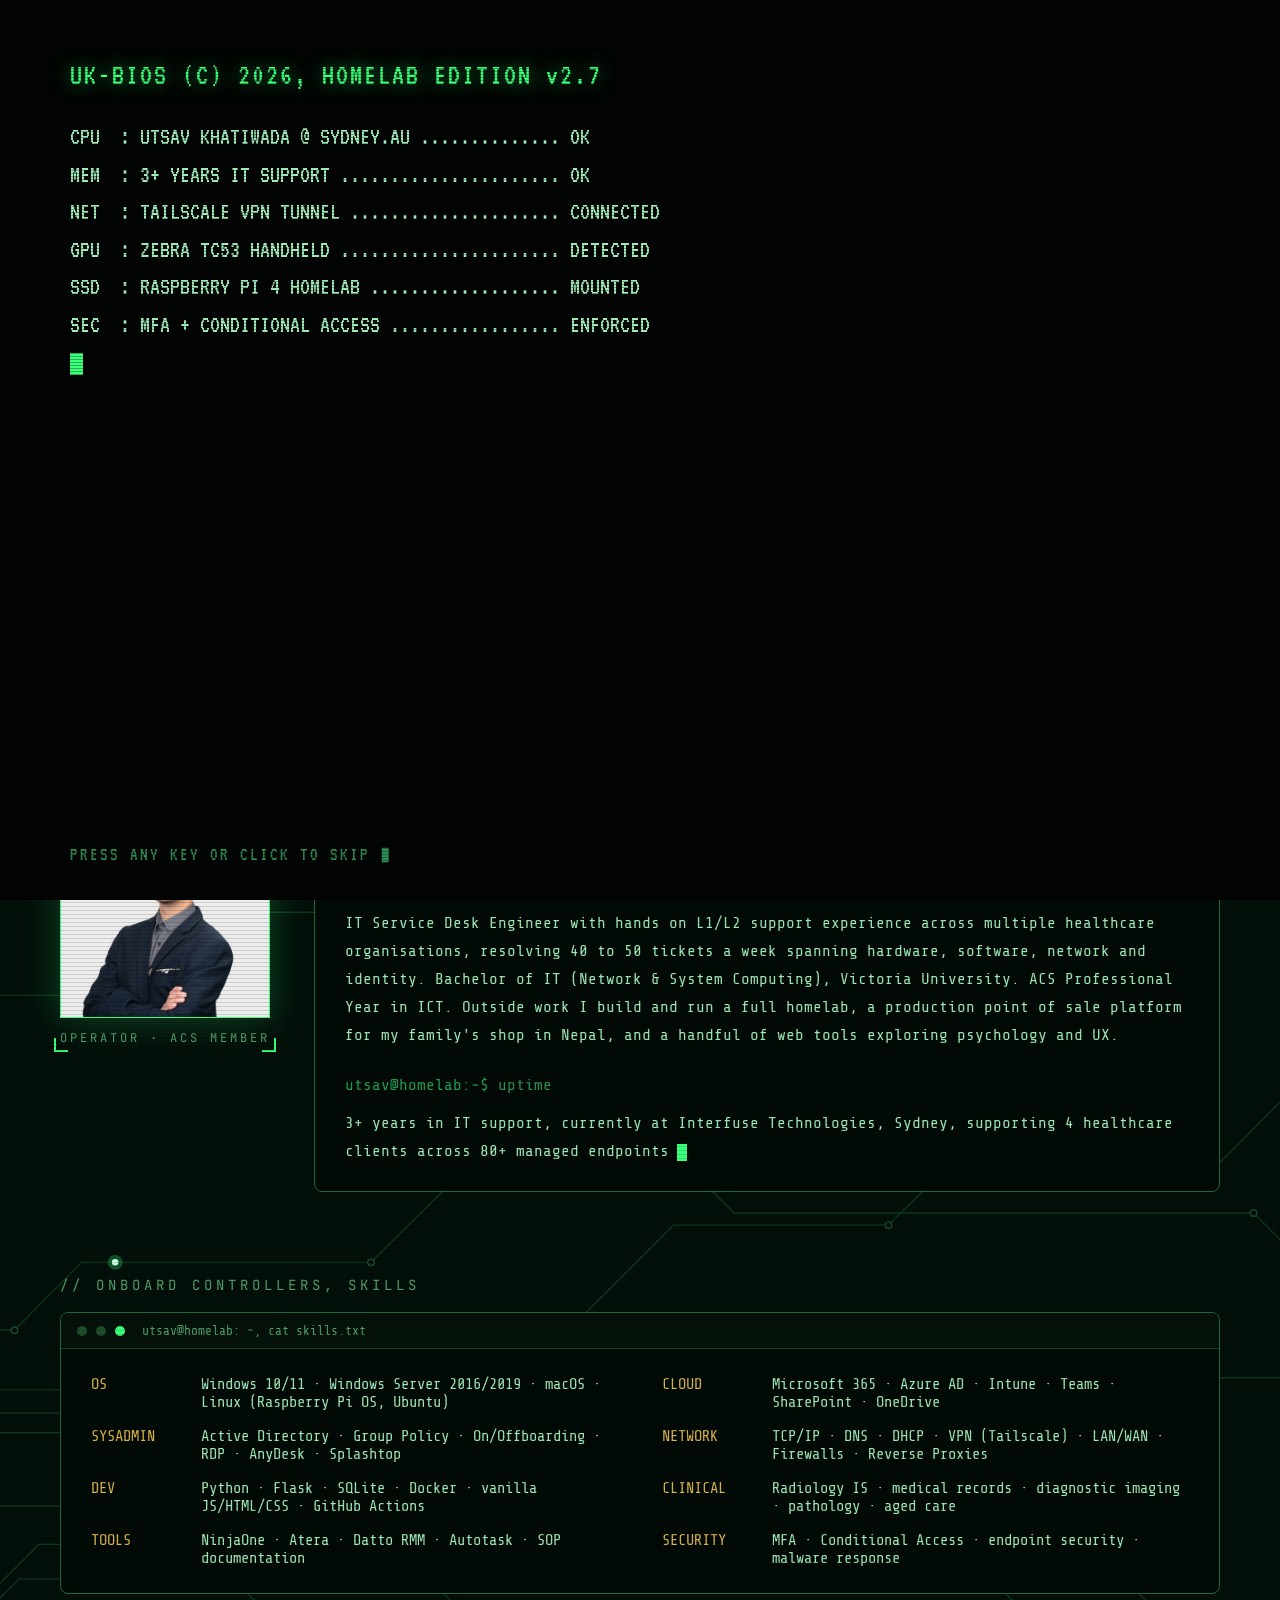
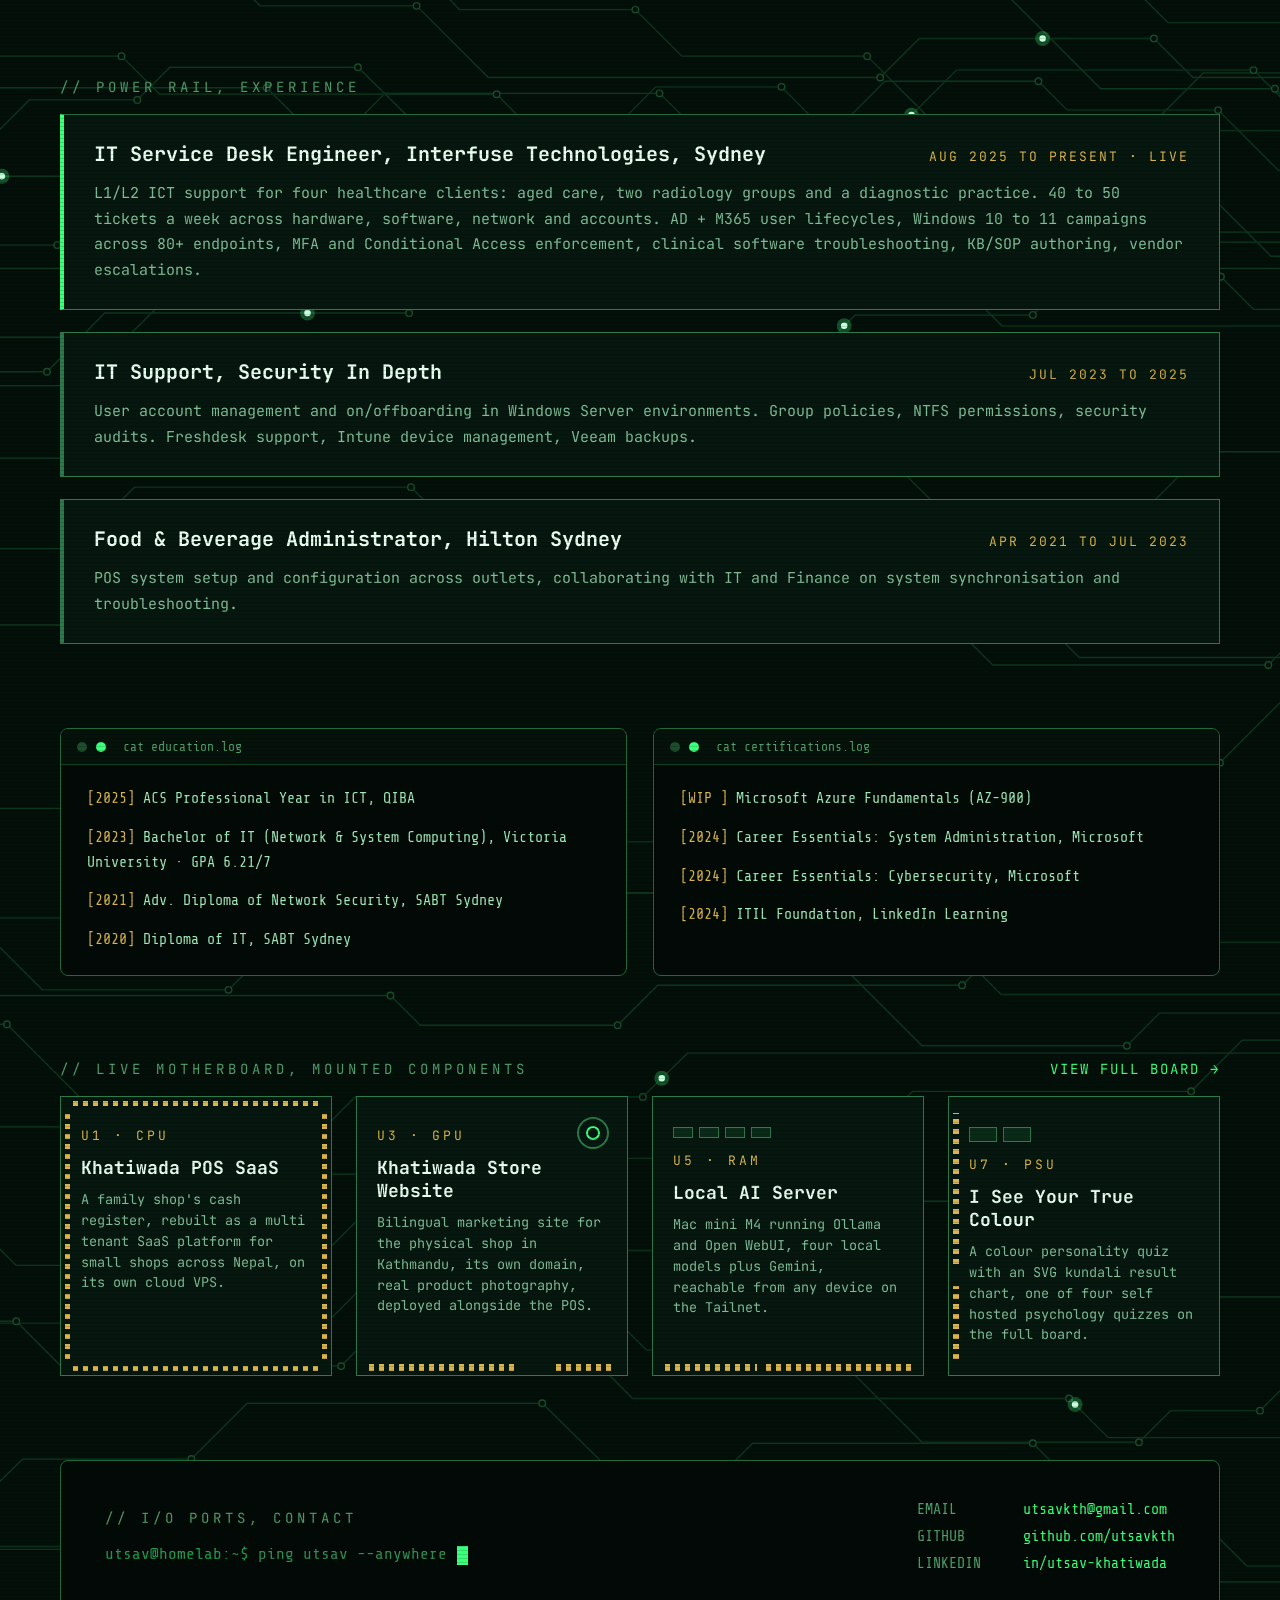
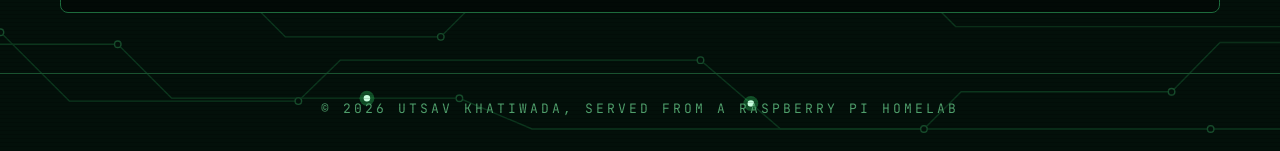
==== commit 538dcd91: "Rebuild portfolio with the homelab design system and a complete, accurate project roster Port the ho" ====
--- a/index.html
+++ b/index.html
@@ -1,106 +1,253 @@
-<!-- index.html -->
 <!DOCTYPE html>
 <html lang="en">
 <head>
-  <meta charset="UTF-8" />
-  <meta name="viewport" content="width=device-width, initial-scale=1.0"/>
-  <title>Utsav Khatiwada – IT Graduate Portfolio</title>
-  <link rel="icon" type="image/png" href="favicon.png" />
-  <link rel="stylesheet" href="style.css" />
+    <meta charset="UTF-8">
+    <meta name="viewport" content="width=device-width, initial-scale=1.0">
+    <meta name="description" content="Utsav Khatiwada, IT Service Desk Engineer and homelab builder, Sydney">
+    <title>Utsav Khatiwada | IT Service Desk Engineer</title>
+    <link rel="icon" type="image/png" href="favicon.png">
+    <link rel="preconnect" href="https://fonts.googleapis.com">
+    <link href="https://fonts.googleapis.com/css2?family=VT323&family=Share+Tech+Mono&family=JetBrains+Mono:wght@400;500;700;800&display=swap" rel="stylesheet">
+    <link rel="stylesheet" href="style.css">
 </head>
 <body>
-  <header>
-    <nav class="navbar">
-      <div class="logo">Utsav 💻</div>
-      <ul class="nav-links">
-        <li><a href="#intro">Home</a></li>
-        <li><a href="#projects">Projects</a></li>
-        <li><a href="#why">Why I Build</a></li>
-        <li><a href="#timeline">Timeline</a></li>
-        <li><a href="#contact">Contact</a></li>
-        <li><a class="resume-btn" href="resume.pdf" target="_blank">📄 Resume</a></li>
-        <li><button id="darkToggle">🌓</button></li>
-      </ul>
-    </nav>
-  </header>
-
-  <section id="intro" class="intro-section">
-    <h1>Hey, I'm Utsav Khatiwada 👋</h1>
-    <p class="tagline">IT Graduate • Builder • Psychology-Driven UX Enthusiast</p>
-    <p>Welcome to my interactive project portfolio. Here you'll find a fusion of technical experimentation, frontend creativity, Raspberry Pi builds, and emotionally intelligent tools crafted for impact and growth.</p>
-  </section>
-
-  <section id="projects">
-    <h2>Featured Technical Projects</h2>
-    <div class="filter-buttons">
-      <button onclick="filterProjects('all')">All</button>
-      <button onclick="filterProjects('web')">Web</button>
-      <button onclick="filterProjects('psychology')">Psychology</button>
-      <button onclick="filterProjects('iot')">IoT</button>
-      <button onclick="filterProjects('infra')">Infra</button>
-      <button onclick="filterProjects('notion')">Productivity</button>
-      <input type="text" id="searchBox" placeholder="Search projects..." />
+    <!-- BIOS boot overlay (first visit per session; click or key to skip) -->
+    <div id="boot">
+        <div class="boot-title">UK-BIOS (C) 2026, HOMELAB EDITION v2.7</div>
+        <div class="boot-lines"></div>
+        <div><span class="boot-cursor"></span></div>
+        <div class="boot-skip">PRESS ANY KEY OR CLICK TO SKIP ▮</div>
+        <div class="boot-scanlines"></div>
     </div>
-    <div id="projectGrid" class="projects-grid"></div>
-  </section>
-
-  <section id="why">
-    <h2>Why I Build 🧭</h2>
-    <p>I believe technology is not just functional — it’s emotional. My projects aim to spark introspection, solve real-world issues, and explore the intersection of psychology and tech. From HL7 hospital data to emotional profiling quizzes, I bring empathy to engineering.</p>
-  </section>
-
- <section id="timeline" data-aos="fade-up">
-  <h2>📍 Career Timeline</h2>
-  <div class="timeline-container">
-    <div class="timeline-item">
-      <span class="timeline-date">2020</span>
-      <p>🎓 Diploma of IT<br><em>First exposure to systems and basic programming foundations.</em></p>
+
+    <div class="page">
+        <!-- animated circuit board behind the whole page -->
+        <div id="circuit" class="circuit-layer" data-seed="1337" data-height="3600" data-count="46"></div>
+
+        <nav>
+            <a href="#top" class="nav-brand">UK · REV 2.7</a>
+            <div class="nav-spacer"></div>
+            <div class="nav-links">
+                <a href="#about" class="nav-link">J1·ABOUT</a>
+                <a href="#skills" class="nav-link">J2·SKILLS</a>
+                <a href="#experience" class="nav-link">J3·EXPERIENCE</a>
+                <a href="#education" class="nav-link">J4·EDUCATION</a>
+                <a href="projects.html" class="nav-link">J5·PROJECTS</a>
+                <a href="#contact" class="nav-link">J6·CONTACT</a>
+            </div>
+            <div class="nav-progress-track"><div id="progress"></div></div>
+        </nav>
+
+        <!-- ================= HERO ================= -->
+        <section id="top" class="hero">
+            <canvas id="matrix" width="1920" height="660"></canvas>
+            <div class="hero-vignette"></div>
+            <span class="corner tl"></span>
+            <span class="corner tr"></span>
+            <span class="corner bl"></span>
+            <span class="corner br"></span>
+            <div class="scan-sweep"></div>
+            <div class="hero-inner">
+                <div class="prompt-line">
+                    <span class="user">utsav@homelab:~$</span>
+                    <span class="typing">./boot_portfolio.sh --hire-me</span>
+                </div>
+                <div class="glitch-wrap">
+                    <h1>UTSAV KHATIWADA</h1>
+                    <h1 class="ga" aria-hidden="true">UTSAV KHATIWADA</h1>
+                    <h1 class="gb" aria-hidden="true">UTSAV KHATIWADA</h1>
+                </div>
+                <div class="hero-sub">IT SERVICE DESK ENGINEER // SYSTEMS &amp; NETWORKS // SYDNEY.AU<span class="cursor"></span></div>
+                <div class="hero-buttons">
+                    <a href="projects.html" class="btn primary">[ VIEW PROJECTS ]</a>
+                    <a href="#contact" class="btn ghost">[ CONTACT ]</a>
+                    <a href="resume.pdf" target="_blank" class="btn ghost">[ RESUME ]</a>
+                </div>
+            </div>
+        </section>
+
+        <!-- ================= BODY ================= -->
+        <div class="container main">
+
+            <!-- ABOUT, terminal window -->
+            <section id="about" data-reveal="1" class="about-grid">
+                <div class="portrait-wrap">
+                    <img src="assets/utsav.jpg" alt="Utsav Khatiwada">
+                    <span class="pc tl"></span>
+                    <span class="pc tr"></span>
+                    <span class="pc bl"></span>
+                    <span class="pc br"></span>
+                    <div class="portrait-caption">OPERATOR · ACS MEMBER</div>
+                </div>
+                <div class="term flicker">
+                    <div class="term-bar">
+                        <span class="term-dot"></span>
+                        <span class="term-dot"></span>
+                        <span class="term-dot lit"></span>
+                        <span class="term-title">utsav@homelab: ~, bash</span>
+                    </div>
+                    <div class="term-body">
+                        <div class="cmd"><span class="user">utsav@homelab:~$</span> whoami</div>
+                        <p>IT Service Desk Engineer with hands on L1/L2 support experience across multiple healthcare organisations, resolving 40 to 50 tickets a week spanning hardware, software, network and identity. Bachelor of IT (Network &amp; System Computing), Victoria University. ACS Professional Year in ICT. Outside work I build and run a full homelab, a production point of sale platform for my family's shop in Nepal, and a handful of web tools exploring psychology and UX.</p>
+                        <div class="cmd"><span class="user">utsav@homelab:~$</span> uptime</div>
+                        <p>3+ years in IT support, currently at Interfuse Technologies, Sydney, supporting 4 healthcare clients across 80+ managed endpoints<span class="cursor"></span></p>
+                    </div>
+                </div>
+            </section>
+
+            <!-- SKILLS -->
+            <section id="skills" data-reveal="1">
+                <div class="section-label">// ONBOARD CONTROLLERS, SKILLS</div>
+                <div class="term">
+                    <div class="term-bar">
+                        <span class="term-dot"></span>
+                        <span class="term-dot"></span>
+                        <span class="term-dot lit"></span>
+                        <span class="term-title">utsav@homelab: ~, cat skills.txt</span>
+                    </div>
+                    <div class="skills-grid">
+                        <div class="skill-row"><span class="skill-key">OS</span><span class="skill-val">Windows 10/11 · Windows Server 2016/2019 · macOS · Linux (Raspberry Pi OS, Ubuntu)</span></div>
+                        <div class="skill-row"><span class="skill-key">CLOUD</span><span class="skill-val">Microsoft 365 · Azure AD · Intune · Teams · SharePoint · OneDrive</span></div>
+                        <div class="skill-row"><span class="skill-key">SYSADMIN</span><span class="skill-val">Active Directory · Group Policy · On/Offboarding · RDP · AnyDesk · Splashtop</span></div>
+                        <div class="skill-row"><span class="skill-key">NETWORK</span><span class="skill-val">TCP/IP · DNS · DHCP · VPN (Tailscale) · LAN/WAN · Firewalls · Reverse Proxies</span></div>
+                        <div class="skill-row"><span class="skill-key">DEV</span><span class="skill-val">Python · Flask · SQLite · Docker · vanilla JS/HTML/CSS · GitHub Actions</span></div>
+                        <div class="skill-row"><span class="skill-key">CLINICAL</span><span class="skill-val">Radiology IS · medical records · diagnostic imaging · pathology · aged care</span></div>
+                        <div class="skill-row"><span class="skill-key">TOOLS</span><span class="skill-val">NinjaOne · Atera · Datto RMM · Autotask · SOP documentation</span></div>
+                        <div class="skill-row"><span class="skill-key">SECURITY</span><span class="skill-val">MFA · Conditional Access · endpoint security · malware response</span></div>
+                    </div>
+                </div>
+            </section>
+
+            <!-- EXPERIENCE -->
+            <section id="experience">
+                <div class="section-label">// POWER RAIL, EXPERIENCE</div>
+                <div class="xp-list">
+                    <div data-reveal="1" class="xp-card live">
+                        <div class="xp-head">
+                            <div class="xp-title">IT Service Desk Engineer, Interfuse Technologies, Sydney</div>
+                            <div class="xp-date">AUG 2025 TO PRESENT · LIVE</div>
+                        </div>
+                        <p>L1/L2 ICT support for four healthcare clients: aged care, two radiology groups and a diagnostic practice. 40 to 50 tickets a week across hardware, software, network and accounts. AD + M365 user lifecycles, Windows 10 to 11 campaigns across 80+ endpoints, MFA and Conditional Access enforcement, clinical software troubleshooting, KB/SOP authoring, vendor escalations.</p>
+                    </div>
+                    <div data-reveal="1" class="xp-card">
+                        <div class="xp-head">
+                            <div class="xp-title">IT Support, Security In Depth</div>
+                            <div class="xp-date">JUL 2023 TO 2025</div>
+                        </div>
+                        <p>User account management and on/offboarding in Windows Server environments. Group policies, NTFS permissions, security audits. Freshdesk support, Intune device management, Veeam backups.</p>
+                    </div>
+                    <div data-reveal="1" class="xp-card">
+                        <div class="xp-head">
+                            <div class="xp-title">Food &amp; Beverage Administrator, Hilton Sydney</div>
+                            <div class="xp-date">APR 2021 TO JUL 2023</div>
+                        </div>
+                        <p>POS system setup and configuration across outlets, collaborating with IT and Finance on system synchronisation and troubleshooting.</p>
+                    </div>
+                </div>
+            </section>
+
+            <!-- EDUCATION + CERTS -->
+            <section id="education" data-reveal="1" class="logs-grid">
+                <div class="term">
+                    <div class="term-bar">
+                        <span class="term-dot"></span>
+                        <span class="term-dot lit"></span>
+                        <span class="term-title">cat education.log</span>
+                    </div>
+                    <div class="log-body">
+                        <div class="log-row"><span class="yr">[2025]</span> <span class="what">ACS Professional Year in ICT, QIBA</span></div>
+                        <div class="log-row"><span class="yr">[2023]</span> <span class="what">Bachelor of IT (Network &amp; System Computing), Victoria University · GPA 6.21/7</span></div>
+                        <div class="log-row"><span class="yr">[2021]</span> <span class="what">Adv. Diploma of Network Security, SABT Sydney</span></div>
+                        <div class="log-row"><span class="yr">[2020]</span> <span class="what">Diploma of IT, SABT Sydney</span></div>
+                    </div>
+                </div>
+                <div id="certifications" class="term">
+                    <div class="term-bar">
+                        <span class="term-dot"></span>
+                        <span class="term-dot lit"></span>
+                        <span class="term-title">cat certifications.log</span>
+                    </div>
+                    <div class="log-body">
+                        <div class="log-row"><span class="yr">[WIP ]</span> <span class="what">Microsoft Azure Fundamentals (AZ-900)</span></div>
+                        <div class="log-row"><span class="yr">[2024]</span> <span class="what">Career Essentials: System Administration, Microsoft</span></div>
+                        <div class="log-row"><span class="yr">[2024]</span> <span class="what">Career Essentials: Cybersecurity, Microsoft</span></div>
+                        <div class="log-row"><span class="yr">[2024]</span> <span class="what">ITIL Foundation, LinkedIn Learning</span></div>
+                    </div>
+                </div>
+            </section>
+
+            <!-- PROJECTS PREVIEW, motherboard -->
+            <section id="projects">
+                <div class="board-head">
+                    <div class="section-label">// LIVE MOTHERBOARD, MOUNTED COMPONENTS</div>
+                    <a href="projects.html" class="board-link">VIEW FULL BOARD →</a>
+                </div>
+                <div class="grid4">
+                    <a href="khatiwada-pos.html" data-reveal="1" class="board-card">
+                        <span class="pins-h top"></span>
+                        <span class="pins-h bottom"></span>
+                        <span class="pins-v left"></span>
+                        <span class="pins-v right"></span>
+                        <div class="chip-label">U1 · CPU</div>
+                        <div class="chip-title">Khatiwada POS SaaS</div>
+                        <div class="chip-desc">A family shop's cash register, rebuilt as a multi tenant SaaS platform for small shops across Nepal, on its own cloud VPS.</div>
+                    </a>
+                    <a href="khatiwada-store.html" data-reveal="1" class="board-card">
+                        <span class="pins-h bottom" style="left: 12px; right: auto; width: 55%; height: 7px;"></span>
+                        <span class="pins-h bottom" style="left: auto; right: 12px; width: 22%; height: 7px;"></span>
+                        <span class="ring" style="top: 20px; right: 18px; width: 32px; height: 32px;"></span>
+                        <span class="ring inner" style="top: 29px; right: 27px; width: 14px; height: 14px;"></span>
+                        <div class="chip-label">U3 · GPU</div>
+                        <div class="chip-title">Khatiwada Store Website</div>
+                        <div class="chip-desc">Bilingual marketing site for the physical shop in Kathmandu, its own domain, real product photography, deployed alongside the POS.</div>
+                    </a>
+                    <a href="ai-server.html" data-reveal="1" class="board-card">
+                        <span class="pins-h bottom" style="left: 12px; right: auto; width: 34%; height: 7px;"></span>
+                        <span class="pins-h bottom" style="left: 42%; right: 12px; height: 7px;"></span>
+                        <div class="pad-row">
+                            <span class="pad" style="width: 20px; height: 11px;"></span>
+                            <span class="pad" style="width: 20px; height: 11px;"></span>
+                            <span class="pad" style="width: 20px; height: 11px;"></span>
+                            <span class="pad" style="width: 20px; height: 11px;"></span>
+                        </div>
+                        <div class="chip-label">U5 · RAM</div>
+                        <div class="chip-title">Local AI Server</div>
+                        <div class="chip-desc">Mac mini M4 running Ollama and Open WebUI, four local models plus Gemini, reachable from any device on the Tailnet.</div>
+                    </a>
+                    <a href="true-colour.html" data-reveal="1" class="board-card">
+                        <span class="pins-v left" style="top: 16px; bottom: 40%; width: 6px;"></span>
+                        <span class="pins-v left" style="top: 68%; bottom: 16px; width: 6px;"></span>
+                        <div class="pad-row">
+                            <span class="pad" style="width: 28px; height: 15px;"></span>
+                            <span class="pad" style="width: 28px; height: 15px;"></span>
+                        </div>
+                        <div class="chip-label">U7 · PSU</div>
+                        <div class="chip-title">I See Your True Colour</div>
+                        <div class="chip-desc">A colour personality quiz with an SVG kundali result chart, one of four self hosted psychology quizzes on the full board.</div>
+                    </a>
+                </div>
+            </section>
+
+            <!-- CONTACT -->
+            <section id="contact" data-reveal="1" class="contact-card">
+                <div>
+                    <div class="section-label">// I/O PORTS, CONTACT</div>
+                    <div class="contact-prompt"><span class="user">utsav@homelab:~$</span> ping utsav --anywhere<span class="cursor"></span></div>
+                </div>
+                <div class="contact-links">
+                    <div class="row"><span class="key">EMAIL</span><a href="mailto:utsavkth@gmail.com">utsavkth@gmail.com</a></div>
+                    <div class="row"><span class="key">GITHUB</span><a href="https://github.com/utsavkth" target="_blank">github.com/utsavkth</a></div>
+                    <div class="row"><span class="key">LINKEDIN</span><a href="https://www.linkedin.com/in/utsav-khatiwada/" target="_blank">in/utsav-khatiwada</a></div>
+                </div>
+            </section>
+        </div>
+
+        <footer>© 2026 UTSAV KHATIWADA, SERVED FROM A RASPBERRY PI HOMELAB</footer>
+
+        <!-- scanline texture over everything -->
+        <div class="scanlines"></div>
     </div>
 
-    <div class="timeline-item">
-      <span class="timeline-date">2021</span>
-      <p>🎓 Advanced Diploma of Network Security<br>🛡️ Built a Raspberry Pi Ad Blocker project — self-initiated deep dive into networking and DNS filtering.</p>
-    </div>
-
-    <div class="timeline-item">
-      <span class="timeline-date">2023</span>
-      <p>🎓 Bachelor of IT (Distinction) – Victoria University<br>📦 Final Year Project: Raspberry Pi CDN Media Server — content delivery across LAN using Docker and media services.</p>
-    </div>
-
-    <div class="timeline-item">
-      <span class="timeline-date">2023</span>
-      <p>💼 Internship at Aphore (During Bachelor’s)<br>🛠️ Hands-on experience with Microsoft 365, Intune, Azure AD, Outlook config & IT support — practical exposure to enterprise environments and system admin tasks.</p>
-    </div>
-    
-    <div class="timeline-item">
-      <span class="timeline-date">2023</span>
-      <p>📚 Built the Student Resource Hub on Notion — designed for peers to track units, notes, and productivity. Demonstrated platform thinking and UX design.</p>
-    </div>
-
-    <div class="timeline-item">
-      <span class="timeline-date">2025</span>
-      <p>🛠️ Internship at Interfuse Technologies<br>🔬 Developed a Digital Pathology Middleware prototype using Raspberry Pi and shell scripting — simulated secure imaging workflows between lab devices and EMR systems.</p>
-    </div>
-
-    <div class="timeline-item">
-      <span class="timeline-date">2024 – 2025</span>
-      <p>🌐 Designed and launched 5+ interactive web tools blending psychology and UI/UX logic:<br>🧠 Includes Love Language Explorer, Attachment Style Profiler, Temperament Insight Tool, and Colour Preference Quiz.</p>
-    </div>
-  </div>
-</section>
-
-
-  <section id="contact" class="cta-section">
-    <h2>Let’s Connect 🤝</h2>
-    <p>I’m open to roles in IT support, frontend development, systems integration, or hybrid positions combining tech with emotional intelligence.</p>
-    <a class="resume-btn" href="resume.pdf" target="_blank">📄 View My Resume</a>
-    <p>Or email me: <a href="mailto:utsavkth@gmail.com">utsavkth@gmail.com</a></p>
-  </section>
-
-  <footer>
-    <p>&copy; 2025 Utsav Khatiwada. Built with heart and code.</p>
-  </footer>
-
-  <script src="script.js"></script>
+    <script src="script.js"></script>
 </body>
 </html>
--- a/style.css
+++ b/style.css
@@ -1,304 +1,775 @@
-/* Global Variables */
-:root {
-  --bg: #ffffff;
-  --text: #1f1f1f;
-  --accent: #0057ff;
-  --card-bg: #f9f9f9;
-  --card-border: #ddd;
-  --dark-bg: #0e0e0e;
-  --dark-text: #f5f5f5;
-  --dark-card: #1e1e1e;
-  --dark-border: #333;
-  --glow: 0 0 10px rgba(0, 87, 255, 0.4);
-}
-
-/* Dark Mode */
-body.dark-mode {
-  --bg: var(--dark-bg);
-  --text: var(--dark-text);
-  --card-bg: var(--dark-card);
-  --card-border: var(--dark-border);
-}
-
-body {
-  font-family: 'Segoe UI', sans-serif;
-  background: var(--bg);
-  color: var(--text);
-  margin: 0;
-  line-height: 1.6;
-  scroll-behavior: smooth;
-  transition: background 0.4s ease, color 0.4s ease;
-  padding-bottom: 6rem;
-}
-
-a {
-  color: var(--accent);
-  text-decoration: none;
-  transition: color 0.3s ease;
-}
-a:hover {
-  color: #003ecb;
-}
-
-h1, h2 {
-  margin-bottom: 0.5rem;
-}
-
-p {
-  margin-top: 0.4rem;
-  margin-bottom: 1rem;
-  font-size: 1rem;
-}
-
-/* Navbar */
-header {
-  position: sticky;
-  top: 0;
-  z-index: 20;
-  background: var(--bg);
-  border-bottom: 1px solid var(--card-border);
-  box-shadow: 0 2px 6px rgba(0, 0, 0, 0.05);
-}
-
-.navbar {
-  display: flex;
-  justify-content: space-between;
-  align-items: center;
-  padding: 1rem 2rem;
-  max-width: 1200px;
-  margin: 0 auto;
-}
-
-.logo {
-  font-weight: 700;
-  font-size: 1.6rem;
-}
-
-.nav-links {
-  list-style: none;
-  display: flex;
-  gap: 1.5rem;
-  align-items: center;
-  padding-left: 0;
-}
-
-.nav-links li a,
-.resume-btn,
-#darkToggle {
-  font-weight: 500;
-  background: none;
-  border: none;
-  cursor: pointer;
-  padding: 0.5rem 1rem;
-  border-radius: 6px;
-  transition: all 0.3s ease;
-}
-
-.resume-btn {
-  background: var(--accent);
-  color: #fff;
-  box-shadow: var(--glow);
-}
-.resume-btn:hover {
-  background: #003ecb;
-}
-
-.nav-links li a:hover,
-#darkToggle:hover {
-  background: rgba(0, 87, 255, 0.1);
-}
-
-/* Section Styling */
-section {
-  padding: 4rem 1rem;
-  max-width: 960px;
-  margin: 0 auto;
-}
-
-.subtitle {
-  color: gray;
-  font-size: 1rem;
-}
-
-/* Intro */
-.intro-section {
-  text-align: center;
-  padding-top: 5rem;
-}
-
-.tagline {
-  font-size: 1.2rem;
-  color: var(--accent);
-  margin-top: 0.5rem;
-  animation: fadeIn 2s ease;
-}
-
-/* Filter Buttons */
-.filter-buttons {
-  display: flex;
-  flex-wrap: wrap;
-  justify-content: center;
-  gap: 1rem;
-  margin-top: 2rem;
-}
-
-.filter-buttons button,
-#searchBox {
-  padding: 0.5rem 1rem;
-  border: 1px solid var(--card-border);
-  background: var(--card-bg);
-  border-radius: 6px;
-  font-size: 0.9rem;
-  transition: all 0.3s ease;
-}
-
-.filter-buttons button:hover {
-  background: var(--accent);
-  color: white;
-}
-
-/* Search Box */
-#searchBox {
-  width: 240px;
-  outline: none;
-}
-
-/* Project Grid */
-.projects-grid {
-  display: grid;
-  grid-template-columns: repeat(auto-fit, minmax(260px, 1fr));
-  gap: 1.8rem;
-  margin-top: 3rem;
-}
-
-.project-card {
-  background: var(--card-bg);
-  border: 1px solid var(--card-border);
-  border-radius: 10px;
-  padding: 1.2rem;
-  box-shadow: 0 3px 10px rgba(0,0,0,0.04);
-  transition: transform 0.3s ease, box-shadow 0.3s ease;
-}
-.project-card:hover {
-  transform: translateY(-6px);
-  box-shadow: 0 12px 25px rgba(0,0,0,0.08);
-}
-
-.project-header {
-  font-weight: bold;
-  font-size: 1.1rem;
-  margin-bottom: 0.5rem;
-}
-
-/* Timeline */
-.timeline-container {
-  display: flex;
-  flex-direction: column;
-  gap: 1.5rem;
-  padding: 2rem;
-  background: var(--card-bg);
-  border-radius: 16px;
-  box-shadow: 0 2px 12px rgba(0, 0, 0, 0.05);
-}
-
-.timeline-item {
-  position: relative;
-  padding-left: 2.5rem;
-  border-left: 3px solid var(--accent);
-}
-
-.timeline-date {
-  position: absolute;
-  left: -2.3rem;
-  top: 0;
-  font-weight: bold;
-  background: var(--accent);
-  color: #fff;
-  padding: 0.2rem 0.7rem;
-  border-radius: 4px;
-  font-size: 0.85rem;
-}
-
-.timeline-item p {
-  margin: 0;
-  color: var(--text);
-  font-size: 1rem;
-  line-height: 1.6;
-}
-
-/* Call to Action */
-.cta-section {
-  text-align: center;
-  margin-top: 4rem;
-}
-
-.cta-section .resume-btn {
-  font-size: 1.05rem;
-}
-
-/* Modal */
-.modal {
-  position: fixed;
-  inset: 0;
-  background: rgba(0,0,0,0.7);
-  display: flex;
-  justify-content: center;
-  align-items: center;
-  z-index: 100;
-}
-
-.modal-content {
-  background: var(--bg);
-  color: var(--text);
-  padding: 2rem;
-  border-radius: 10px;
-  max-width: 600px;
-  width: 90%;
-  position: relative;
-}
-
-.modal .close {
-  position: absolute;
-  top: 0.5rem;
-  right: 1rem;
-  font-size: 1.5rem;
-  cursor: pointer;
-}
-
-/* Footer */
-footer {
-  text-align: center;
-  font-size: 0.9rem;
-  padding: 2rem;
-  border-top: 1px solid var(--card-border);
-  background: var(--card-bg);
-  margin-top: 4rem;
-  color: gray;
-}
-
-/* No Results */
-.no-results {
-  text-align: center;
-  padding: 2rem;
-  color: gray;
-  font-size: 1rem;
-}
-
-/* Animations */
-@keyframes fadeIn {
-  from { opacity: 0; transform: translateY(10px); }
-  to { opacity: 1; transform: translateY(0); }
-}
-
-/* Responsive */
-@media (max-width: 640px) {
-  .navbar {
-    flex-direction: column;
-    gap: 1rem;
-  }
-
-  .nav-links {
-    flex-direction: column;
-    gap: 0.8rem;
-  }
-}
+/* ============================================================
+   Utsav Khatiwada, portfolio "circuit board" theme
+   Ported from the Claude design export (Home / Projects / Nepal POS)
+   ============================================================ */
+
+:root {
+    --bg: #03100a;
+    --bg-deep: #020503;
+    --bg-term: #020a06;
+    --bg-term-bar: #04120a;
+    --panel: #05170e;
+    --line: #1a5230;
+    --border: #2c7a4b;
+    --border-soft: #1d6b3c;
+    --border-dark: #1d4d2b;
+    --green: #39ff7a;
+    --green-soft: #b6ffd0;
+    --mint: #9fe8b8;
+    --text: #e8fff0;
+    --dim: #7fbf98;
+    --dim2: #4f9e6b;
+    --gold: #d9b44a;
+    --prompt: #1f9e52;
+    --prompt2: #2f8f55;
+}
+
+* { box-sizing: border-box; }
+
+html { scroll-behavior: smooth; }
+
+body {
+    margin: 0;
+    background: var(--bg);
+    font-family: 'JetBrains Mono', monospace;
+    color: var(--text);
+}
+
+a { color: var(--green); }
+a:hover { color: var(--green-soft); }
+
+@keyframes blink { 0%, 49% { opacity: 1; } 50%, 100% { opacity: 0; } }
+@keyframes scansweep { 0% { top: -14%; } 100% { top: 114%; } }
+@keyframes flicker { 0%, 91%, 94%, 98%, 100% { opacity: 1; } 92% { opacity: 0.7; } 96% { opacity: 0.88; } }
+@keyframes glitcha {
+    0%, 88%, 100% { clip-path: inset(0 0 100% 0); transform: translate(0, 0); }
+    89% { clip-path: inset(8% 0 58% 0); transform: translate(-5px, 0); }
+    92% { clip-path: inset(62% 0 8% 0); transform: translate(5px, 0); }
+    95% { clip-path: inset(35% 0 38% 0); transform: translate(-3px, 0); }
+}
+@keyframes glitchb {
+    0%, 86%, 100% { clip-path: inset(0 0 100% 0); transform: translate(0, 0); }
+    87% { clip-path: inset(48% 0 22% 0); transform: translate(4px, 0); }
+    91% { clip-path: inset(12% 0 70% 0); transform: translate(-4px, 0); }
+    96% { clip-path: inset(70% 0 5% 0); transform: translate(3px, 0); }
+}
+@keyframes typing { from { max-width: 0; } to { max-width: 100%; } }
+
+/* ---------- page scaffolding ---------- */
+
+.page {
+    position: relative;
+    background: var(--bg);
+    overflow: hidden;
+    min-height: 100vh;
+}
+
+.circuit-layer {
+    position: absolute;
+    inset: 0;
+    z-index: 0;
+    overflow: hidden;
+}
+
+.scanlines {
+    position: absolute;
+    inset: 0;
+    pointer-events: none;
+    background: repeating-linear-gradient(0deg, rgba(0, 0, 0, 0.14) 0px, rgba(0, 0, 0, 0.14) 1px, transparent 1px, transparent 4px);
+    z-index: 30;
+}
+
+.container {
+    position: relative;
+    z-index: 2;
+    max-width: 1240px;
+    margin: 0 auto;
+}
+
+.cursor {
+    display: inline-block;
+    width: 11px;
+    height: 19px;
+    background: var(--green);
+    margin-left: 10px;
+    vertical-align: middle;
+    animation: blink 1s step-end infinite;
+}
+
+.section-label {
+    color: var(--dim2);
+    font-size: 14px;
+    letter-spacing: 4px;
+    margin-bottom: 18px;
+}
+
+/* ---------- boot overlay ---------- */
+
+#boot {
+    position: fixed;
+    inset: 0;
+    z-index: 100;
+    background: var(--bg-deep);
+    padding: 60px 70px;
+    font-family: 'VT323', monospace;
+    cursor: pointer;
+    overflow: hidden;
+    transition: transform 0.5s ease-in, opacity 0.55s ease-in;
+    transform-origin: 50% 50%;
+}
+
+#boot.closing { transform: scaleY(0.005); opacity: 0; }
+#boot.done { display: none; }
+
+.boot-title {
+    color: var(--green);
+    font-size: 30px;
+    letter-spacing: 2px;
+    margin-bottom: 28px;
+    text-shadow: 0 0 18px rgba(57, 255, 122, 0.6);
+}
+
+.boot-line { color: var(--mint); font-size: 25px; line-height: 1.5; white-space: pre; }
+
+.boot-cursor {
+    display: inline-block;
+    width: 13px;
+    height: 22px;
+    background: var(--green);
+    animation: blink 0.8s step-end infinite;
+    margin-top: 10px;
+}
+
+.boot-skip {
+    position: absolute;
+    bottom: 36px;
+    left: 70px;
+    color: var(--prompt2);
+    font-size: 19px;
+    letter-spacing: 2px;
+}
+
+.boot-scanlines {
+    position: absolute;
+    inset: 0;
+    pointer-events: none;
+    background: repeating-linear-gradient(0deg, rgba(0, 0, 0, 0.3) 0px, rgba(0, 0, 0, 0.3) 1px, transparent 1px, transparent 3px);
+}
+
+/* ---------- nav ---------- */
+
+nav {
+    position: sticky;
+    top: 0;
+    z-index: 20;
+    display: flex;
+    align-items: center;
+    gap: 26px;
+    padding: 14px 44px;
+    background: rgba(3, 16, 10, 0.88);
+    border-bottom: 1px solid var(--line);
+    backdrop-filter: blur(6px);
+}
+
+.nav-brand {
+    text-decoration: none;
+    color: var(--gold);
+    font-weight: 800;
+    letter-spacing: 3px;
+    font-size: 15px;
+    white-space: nowrap;
+}
+.nav-brand:hover { color: var(--gold); }
+
+.nav-spacer { flex: 1; }
+
+.nav-links { display: flex; gap: 8px; flex-wrap: wrap; }
+
+.nav-link {
+    text-decoration: none;
+    border: 1px solid var(--border);
+    border-top: 3px solid var(--gold);
+    background: var(--panel);
+    color: var(--mint);
+    padding: 7px 14px;
+    font-size: 13px;
+    letter-spacing: 2px;
+    transition: box-shadow 0.2s, color 0.2s, border-color 0.2s;
+}
+
+.nav-link:hover {
+    box-shadow: 0 0 16px rgba(57, 255, 122, 0.45);
+    color: var(--text);
+    border-color: var(--green);
+    border-top-color: var(--gold);
+}
+
+.nav-progress-track {
+    position: absolute;
+    left: 0;
+    right: 0;
+    bottom: -3px;
+    height: 3px;
+    pointer-events: none;
+}
+
+#progress {
+    width: 0%;
+    height: 3px;
+    background: linear-gradient(90deg, #155c31, var(--green));
+    box-shadow: 0 0 12px rgba(57, 255, 122, 0.8);
+}
+
+/* ---------- hero ---------- */
+
+.hero {
+    position: relative;
+    height: 660px;
+    overflow: hidden;
+    border-bottom: 1px solid var(--line);
+    z-index: 1;
+}
+
+#matrix {
+    position: absolute;
+    top: 0;
+    left: 0;
+    width: 100%;
+    height: 100%;
+    opacity: 0.5;
+}
+
+.hero-vignette {
+    position: absolute;
+    inset: 0;
+    background: radial-gradient(ellipse at center, rgba(3, 16, 10, 0.2) 0%, rgba(3, 16, 10, 0.94) 80%);
+}
+
+.corner { position: absolute; width: 36px; height: 36px; }
+.corner.tl { top: 26px; left: 26px; border-top: 2px solid var(--green); border-left: 2px solid var(--green); }
+.corner.tr { top: 26px; right: 26px; border-top: 2px solid var(--green); border-right: 2px solid var(--green); }
+.corner.bl { bottom: 26px; left: 26px; border-bottom: 2px solid var(--green); border-left: 2px solid var(--green); }
+.corner.br { bottom: 26px; right: 26px; border-bottom: 2px solid var(--green); border-right: 2px solid var(--green); }
+
+.scan-sweep {
+    position: absolute;
+    left: 0;
+    right: 0;
+    height: 100px;
+    background: linear-gradient(180deg, transparent, rgba(57, 255, 122, 0.08), transparent);
+    border-bottom: 1px solid rgba(57, 255, 122, 0.3);
+    animation: scansweep 6s linear infinite;
+    pointer-events: none;
+}
+
+.hero-inner {
+    position: relative;
+    z-index: 3;
+    display: flex;
+    flex-direction: column;
+    align-items: center;
+    justify-content: center;
+    height: 100%;
+    text-align: center;
+    padding: 0 24px;
+}
+
+.prompt-line {
+    font-family: 'Share Tech Mono', monospace;
+    color: var(--prompt2);
+    font-size: 16px;
+    display: flex;
+    gap: 10px;
+    margin-bottom: 26px;
+}
+
+.prompt-line .user { color: var(--prompt); }
+
+.typing {
+    overflow: hidden;
+    white-space: nowrap;
+    display: inline-block;
+    animation: typing 1.8s steps(26, end);
+}
+
+.glitch-wrap { position: relative; display: inline-block; }
+
+.glitch-wrap h1 {
+    margin: 0;
+    color: var(--text);
+    font-size: clamp(48px, 7vw, 96px);
+    font-weight: 800;
+    letter-spacing: 3px;
+    line-height: 1;
+}
+
+.glitch-wrap h1.ga,
+.glitch-wrap h1.gb {
+    position: absolute;
+    inset: 0;
+    pointer-events: none;
+}
+.glitch-wrap h1.ga { color: var(--green-soft); animation: glitcha 4s steps(1) infinite; }
+.glitch-wrap h1.gb { color: #0fa85a; animation: glitchb 4s steps(1) infinite; }
+
+.hero-sub {
+    color: var(--green);
+    font-size: 19px;
+    letter-spacing: 3px;
+    margin-top: 22px;
+}
+
+.hero-buttons { display: flex; gap: 16px; margin-top: 46px; flex-wrap: wrap; justify-content: center; }
+
+.btn {
+    text-decoration: none;
+    padding: 13px 26px;
+    font-size: 15px;
+    letter-spacing: 2px;
+    transition: background 0.2s, color 0.2s, box-shadow 0.2s, border-color 0.2s;
+}
+
+.btn.primary {
+    border: 1px solid var(--green);
+    background: rgba(57, 255, 122, 0.08);
+    color: var(--green);
+}
+.btn.primary:hover { background: var(--green); color: var(--bg); box-shadow: 0 0 26px rgba(57, 255, 122, 0.6); }
+
+.btn.ghost { border: 1px solid var(--border); color: var(--mint); }
+.btn.ghost:hover { border-color: var(--green); color: var(--text); box-shadow: 0 0 18px rgba(57, 255, 122, 0.35); }
+
+/* ---------- main body ---------- */
+
+.main {
+    padding: 84px 40px 60px 40px;
+    display: flex;
+    flex-direction: column;
+    gap: 84px;
+}
+
+/* ---------- about ---------- */
+
+.about-grid {
+    display: grid;
+    grid-template-columns: auto 1fr;
+    gap: 44px;
+    align-items: start;
+}
+
+.portrait-wrap { position: relative; }
+
+.portrait-wrap img {
+    width: 210px;
+    height: 210px;
+    object-fit: cover;
+    display: block;
+    border: 1px solid var(--green);
+    box-shadow: 0 0 34px rgba(57, 255, 122, 0.25);
+    transition: box-shadow 0.3s, transform 0.3s;
+}
+.portrait-wrap img:hover { box-shadow: 0 0 54px rgba(57, 255, 122, 0.55); transform: scale(1.03); }
+
+.portrait-wrap .pc { position: absolute; width: 14px; height: 14px; }
+.portrait-wrap .pc.tl { top: -6px; left: -6px; border-top: 2px solid var(--green); border-left: 2px solid var(--green); }
+.portrait-wrap .pc.tr { top: -6px; right: -6px; border-top: 2px solid var(--green); border-right: 2px solid var(--green); }
+.portrait-wrap .pc.bl { bottom: -6px; left: -6px; border-bottom: 2px solid var(--green); border-left: 2px solid var(--green); }
+.portrait-wrap .pc.br { bottom: -6px; right: -6px; border-bottom: 2px solid var(--green); border-right: 2px solid var(--green); }
+
+.portrait-caption {
+    text-align: center;
+    color: var(--dim2);
+    font-size: 12px;
+    letter-spacing: 3px;
+    margin-top: 12px;
+}
+
+/* ---------- terminal windows ---------- */
+
+.term {
+    background: var(--bg-term);
+    border: 1px solid var(--border-soft);
+    border-radius: 8px;
+    overflow: hidden;
+}
+
+.term.flicker { animation: flicker 11s linear infinite; }
+
+.term-bar {
+    display: flex;
+    align-items: center;
+    gap: 9px;
+    background: var(--bg-term-bar);
+    padding: 10px 16px;
+    border-bottom: 1px solid #123f1f;
+}
+
+.term-dot { width: 10px; height: 10px; border-radius: 50%; background: var(--border-dark); flex: none; }
+.term-dot.lit { background: var(--green); }
+
+.term-title {
+    color: var(--dim2);
+    font-size: 13px;
+    margin-left: 8px;
+    font-family: 'Share Tech Mono', monospace;
+}
+
+.term-body {
+    padding: 26px 30px;
+    font-family: 'Share Tech Mono', monospace;
+    font-size: 16px;
+    line-height: 1.75;
+}
+
+.term-body .cmd { color: var(--prompt2); }
+.term-body .cmd .user { color: var(--prompt); }
+.term-body p { color: var(--mint); margin: 10px 0 22px 0; }
+.term-body p:last-child { margin-bottom: 0; }
+
+.term-body .cursor { width: 10px; height: 17px; margin-left: 8px; }
+
+/* ---------- skills ---------- */
+
+.skills-grid {
+    padding: 26px 30px;
+    font-family: 'Share Tech Mono', monospace;
+    font-size: 15.5px;
+    display: grid;
+    grid-template-columns: 1fr 1fr;
+    gap: 16px 44px;
+}
+
+.skill-row {
+    display: flex;
+    gap: 14px;
+    padding: 4px 10px;
+    margin: -4px -10px;
+    transition: background 0.2s;
+}
+.skill-row:hover { background: rgba(57, 255, 122, 0.08); }
+.skill-key { color: var(--gold); width: 96px; flex: none; }
+.skill-val { color: var(--mint); }
+
+/* ---------- experience ---------- */
+
+.xp-list { display: flex; flex-direction: column; gap: 22px; }
+
+.xp-card {
+    position: relative;
+    background: var(--panel);
+    border: 1px solid var(--border);
+    border-left: 4px solid var(--border);
+    padding: 26px 30px;
+    transition: box-shadow 0.25s, border-color 0.25s;
+}
+.xp-card.live { border-left-color: var(--green); }
+.xp-card:hover { box-shadow: 0 0 26px rgba(57, 255, 122, 0.3); border-color: var(--green); }
+
+.xp-head {
+    display: flex;
+    justify-content: space-between;
+    align-items: baseline;
+    gap: 20px;
+    flex-wrap: wrap;
+}
+
+.xp-title { color: var(--text); font-size: 20px; font-weight: 700; }
+.xp-date { color: var(--gold); font-size: 13px; letter-spacing: 2px; }
+.xp-card p { color: var(--dim); font-size: 15px; line-height: 1.7; margin: 14px 0 0 0; }
+
+/* ---------- education / certs logs ---------- */
+
+.logs-grid { display: grid; grid-template-columns: 1fr 1fr; gap: 26px; }
+
+.log-body {
+    padding: 22px 26px;
+    font-family: 'Share Tech Mono', monospace;
+    font-size: 15px;
+    line-height: 1.65;
+    display: flex;
+    flex-direction: column;
+    gap: 14px;
+}
+
+.log-row {
+    padding: 3px 10px;
+    margin: -3px -10px;
+    transition: background 0.2s;
+}
+.log-row:hover { background: rgba(57, 255, 122, 0.08); }
+.log-row .yr { color: var(--gold); }
+.log-row .what { color: var(--mint); }
+
+/* ---------- project boards ---------- */
+
+.board-head {
+    display: flex;
+    justify-content: space-between;
+    align-items: baseline;
+    margin-bottom: 18px;
+    gap: 16px;
+    flex-wrap: wrap;
+}
+
+.board-head .section-label { margin-bottom: 0; }
+
+.board-link {
+    text-decoration: none;
+    color: var(--green);
+    font-size: 14px;
+    letter-spacing: 2px;
+}
+.board-link:hover { text-shadow: 0 0 12px rgba(57, 255, 122, 0.8); }
+
+.grid4 { display: grid; grid-template-columns: repeat(4, 1fr); gap: 24px; }
+.grid2 { display: grid; grid-template-columns: 1fr 1fr; gap: 28px; }
+
+.board-card {
+    text-decoration: none;
+    position: relative;
+    background: var(--panel);
+    border: 1px solid var(--border);
+    padding: 30px 20px;
+    display: block;
+    transition: box-shadow 0.25s, border-color 0.25s;
+    color: inherit;
+}
+.board-card:hover { box-shadow: 0 0 28px rgba(57, 255, 122, 0.35); border-color: var(--green); color: inherit; }
+
+.board-card.lg { padding: 34px 30px; }
+
+.chip-label { color: var(--gold); font-size: 13px; letter-spacing: 3px; margin-bottom: 12px; }
+.chip-status { color: var(--green); font-size: 12px; letter-spacing: 2px; }
+.chip-head { display: flex; justify-content: space-between; align-items: baseline; }
+.chip-title { color: var(--text); font-size: 18px; font-weight: 700; margin-bottom: 10px; }
+.board-card.lg .chip-title { font-size: 24px; margin: 14px 0 12px 0; }
+.board-card.lg .chip-label { margin-bottom: 0; }
+.chip-desc { color: var(--dim); font-size: 13.5px; line-height: 1.55; }
+.board-card.lg .chip-desc { font-size: 15px; line-height: 1.65; }
+.chip-meta { color: var(--dim2); font-size: 12px; letter-spacing: 1px; margin-top: 16px; }
+
+/* decorative chip pins/pads (positioned spans inside cards) */
+.pins-h { position: absolute; height: 5px; background: repeating-linear-gradient(90deg, var(--gold) 0px, var(--gold) 5px, transparent 5px, transparent 10px); }
+.pins-h.top { top: 4px; left: 12px; right: 12px; }
+.pins-h.bottom { bottom: 4px; left: 12px; right: 12px; }
+.pins-v { position: absolute; width: 5px; background: repeating-linear-gradient(0deg, var(--gold) 0px, var(--gold) 5px, transparent 5px, transparent 10px); }
+.pins-v.left { left: 4px; top: 16px; bottom: 16px; }
+.pins-v.right { right: 4px; top: 16px; bottom: 16px; }
+
+.pad { background: #0a2a18; border: 1px solid var(--border); display: inline-block; }
+.pad-row { display: flex; gap: 6px; margin-bottom: 14px; }
+
+.ring { position: absolute; border-radius: 50%; border: 2px solid var(--border); }
+.ring.inner { border-color: var(--green); }
+
+/* ---------- contact ---------- */
+
+.contact-card {
+    background: var(--bg-term);
+    border: 1px solid var(--border-soft);
+    border-radius: 8px;
+    padding: 40px 44px;
+    display: grid;
+    grid-template-columns: 1fr auto;
+    gap: 32px;
+    align-items: center;
+}
+
+.contact-prompt {
+    font-family: 'Share Tech Mono', monospace;
+    color: var(--prompt2);
+    font-size: 16px;
+}
+.contact-prompt .user { color: var(--prompt); }
+
+.contact-links {
+    display: flex;
+    flex-direction: column;
+    gap: 10px;
+    font-size: 15px;
+    font-family: 'Share Tech Mono', monospace;
+}
+
+.contact-links .row { display: flex; gap: 14px; }
+.contact-links .key { color: var(--dim2); width: 92px; flex: none; }
+.contact-links a { text-decoration: none; }
+
+/* ---------- footer ---------- */
+
+footer {
+    position: relative;
+    z-index: 2;
+    text-align: center;
+    padding: 26px 0 34px 0;
+    border-top: 1px solid var(--line);
+    color: var(--dim2);
+    font-size: 13px;
+    letter-spacing: 3px;
+}
+
+/* ---------- projects page ---------- */
+
+.projects-main { padding: 72px 40px 80px 40px; }
+
+.page-cmd {
+    font-family: 'Share Tech Mono', monospace;
+    color: var(--prompt2);
+    font-size: 16px;
+    margin-bottom: 18px;
+}
+.page-cmd .user { color: var(--prompt); }
+
+.page-title {
+    margin: 0 0 8px 0;
+    color: var(--text);
+    font-size: 52px;
+    font-weight: 800;
+    letter-spacing: 2px;
+}
+
+.page-sub {
+    color: var(--green);
+    font-size: 17px;
+    letter-spacing: 2px;
+    margin-bottom: 56px;
+}
+
+/* ---------- Nepal POS detail page ---------- */
+
+body.pos-page { background: var(--bg-deep); font-family: 'Share Tech Mono', monospace; }
+
+.pos-wrap {
+    position: relative;
+    min-height: 100vh;
+    background: var(--bg-deep);
+    padding: 40px 24px 64px 24px;
+}
+
+.pos-term {
+    position: relative;
+    overflow: hidden;
+    max-width: 1100px;
+    margin: 0 auto;
+    background: var(--bg-term);
+    border: 1px solid var(--border-dark);
+    border-radius: 10px;
+    box-shadow: inset 0 0 120px rgba(0, 40, 12, 0.5), 0 0 40px rgba(0, 0, 0, 0.6);
+    animation: flicker 10s linear infinite;
+}
+
+.pos-term .term-bar { padding: 10px 18px; }
+.pos-term .term-dot { width: 11px; height: 11px; }
+.pos-term .term-title { font-size: 14px; margin-left: 10px; }
+.pos-term .term-bar a { text-decoration: none; color: var(--mint); font-size: 13px; letter-spacing: 1px; }
+.pos-term .term-bar a:hover { color: var(--text); }
+.pos-term .term-bar .spacer { flex: 1; }
+
+.pos-body { padding: 40px 52px 52px 52px; position: relative; }
+
+.pos-cmd { color: var(--prompt2); font-size: 17px; }
+.pos-cmd .user { color: var(--prompt); }
+.pos-cmd.gap-b { margin-bottom: 14px; }
+
+.pos-cmd .typing { animation: typing 1.4s steps(22, end); }
+
+.pos-title {
+    font-family: 'VT323', monospace;
+    font-size: 76px;
+    line-height: 0.95;
+    margin: 26px 0 6px 0;
+    color: var(--green);
+    text-shadow: 0 0 26px rgba(57, 255, 122, 0.5), 0 0 6px rgba(57, 255, 122, 0.9);
+    letter-spacing: 2px;
+}
+
+.pos-sub { margin: 0 0 34px 0; color: #7ddf9e; font-size: 19px; }
+
+.pos-text {
+    color: var(--mint);
+    font-size: 16px;
+    line-height: 1.8;
+    margin: 0 0 34px 0;
+    padding-left: 18px;
+}
+
+.pos-features {
+    display: grid;
+    grid-template-columns: 1fr 1fr;
+    gap: 10px 40px;
+    color: var(--mint);
+    font-size: 16px;
+    margin-bottom: 34px;
+    padding-left: 18px;
+}
+
+.pos-stack {
+    display: grid;
+    grid-template-columns: auto 1fr;
+    gap: 8px 30px;
+    font-size: 16px;
+    margin-bottom: 40px;
+    padding-left: 18px;
+}
+.pos-stack .key { color: var(--gold); }
+.pos-stack .val { color: var(--mint); }
+
+.pos-log {
+    display: grid;
+    grid-template-columns: auto 1fr;
+    gap: 10px 26px;
+    font-size: 16px;
+    line-height: 1.55;
+    margin-bottom: 40px;
+    padding-left: 18px;
+}
+.pos-log .d { color: var(--gold); white-space: nowrap; }
+.pos-log .t { color: var(--mint); }
+
+.pos-buttons { display: flex; gap: 14px; flex-wrap: wrap; }
+
+.pos-buttons .btn { padding: 12px 24px; }
+.pos-buttons .btn.primary:hover { color: var(--bg-deep); }
+
+.pos-end { margin-top: 40px; }
+.pos-end .cursor { width: 11px; height: 19px; margin-left: 0; }
+
+.pos-scanlines {
+    position: absolute;
+    inset: 0;
+    pointer-events: none;
+    background: repeating-linear-gradient(0deg, rgba(0, 0, 0, 0.26) 0px, rgba(0, 0, 0, 0.26) 1px, transparent 1px, transparent 3px);
+    z-index: 5;
+}
+
+/* ---------- responsive ---------- */
+
+@media (max-width: 1000px) {
+    .grid4 { grid-template-columns: 1fr 1fr; }
+}
+
+@media (max-width: 820px) {
+    nav { padding: 12px 18px; gap: 12px; }
+    .nav-link { padding: 6px 10px; font-size: 11.5px; letter-spacing: 1px; }
+    .main { padding: 56px 20px 48px 20px; gap: 56px; }
+    .projects-main { padding: 48px 20px 60px 20px; }
+    .about-grid { grid-template-columns: 1fr; justify-items: center; }
+    .logs-grid { grid-template-columns: 1fr; }
+    .grid2 { grid-template-columns: 1fr; }
+    .skills-grid { grid-template-columns: 1fr; }
+    .contact-card { grid-template-columns: 1fr; padding: 28px 24px; }
+    .hero { height: 560px; }
+    .page-title { font-size: 38px; }
+    .pos-body { padding: 28px 22px 36px 22px; }
+    .pos-title { font-size: 52px; }
+    .pos-features { grid-template-columns: 1fr; }
+    .pos-log { grid-template-columns: 1fr; gap: 2px 0; }
+    .pos-log .t { margin-bottom: 10px; }
+    #boot { padding: 40px 24px; }
+    .boot-title { font-size: 22px; }
+    .boot-line { font-size: 18px; white-space: pre-wrap; }
+    .boot-skip { left: 24px; font-size: 15px; }
+}
+
+@media (max-width: 560px) {
+    .grid4 { grid-template-columns: 1fr; }
+}
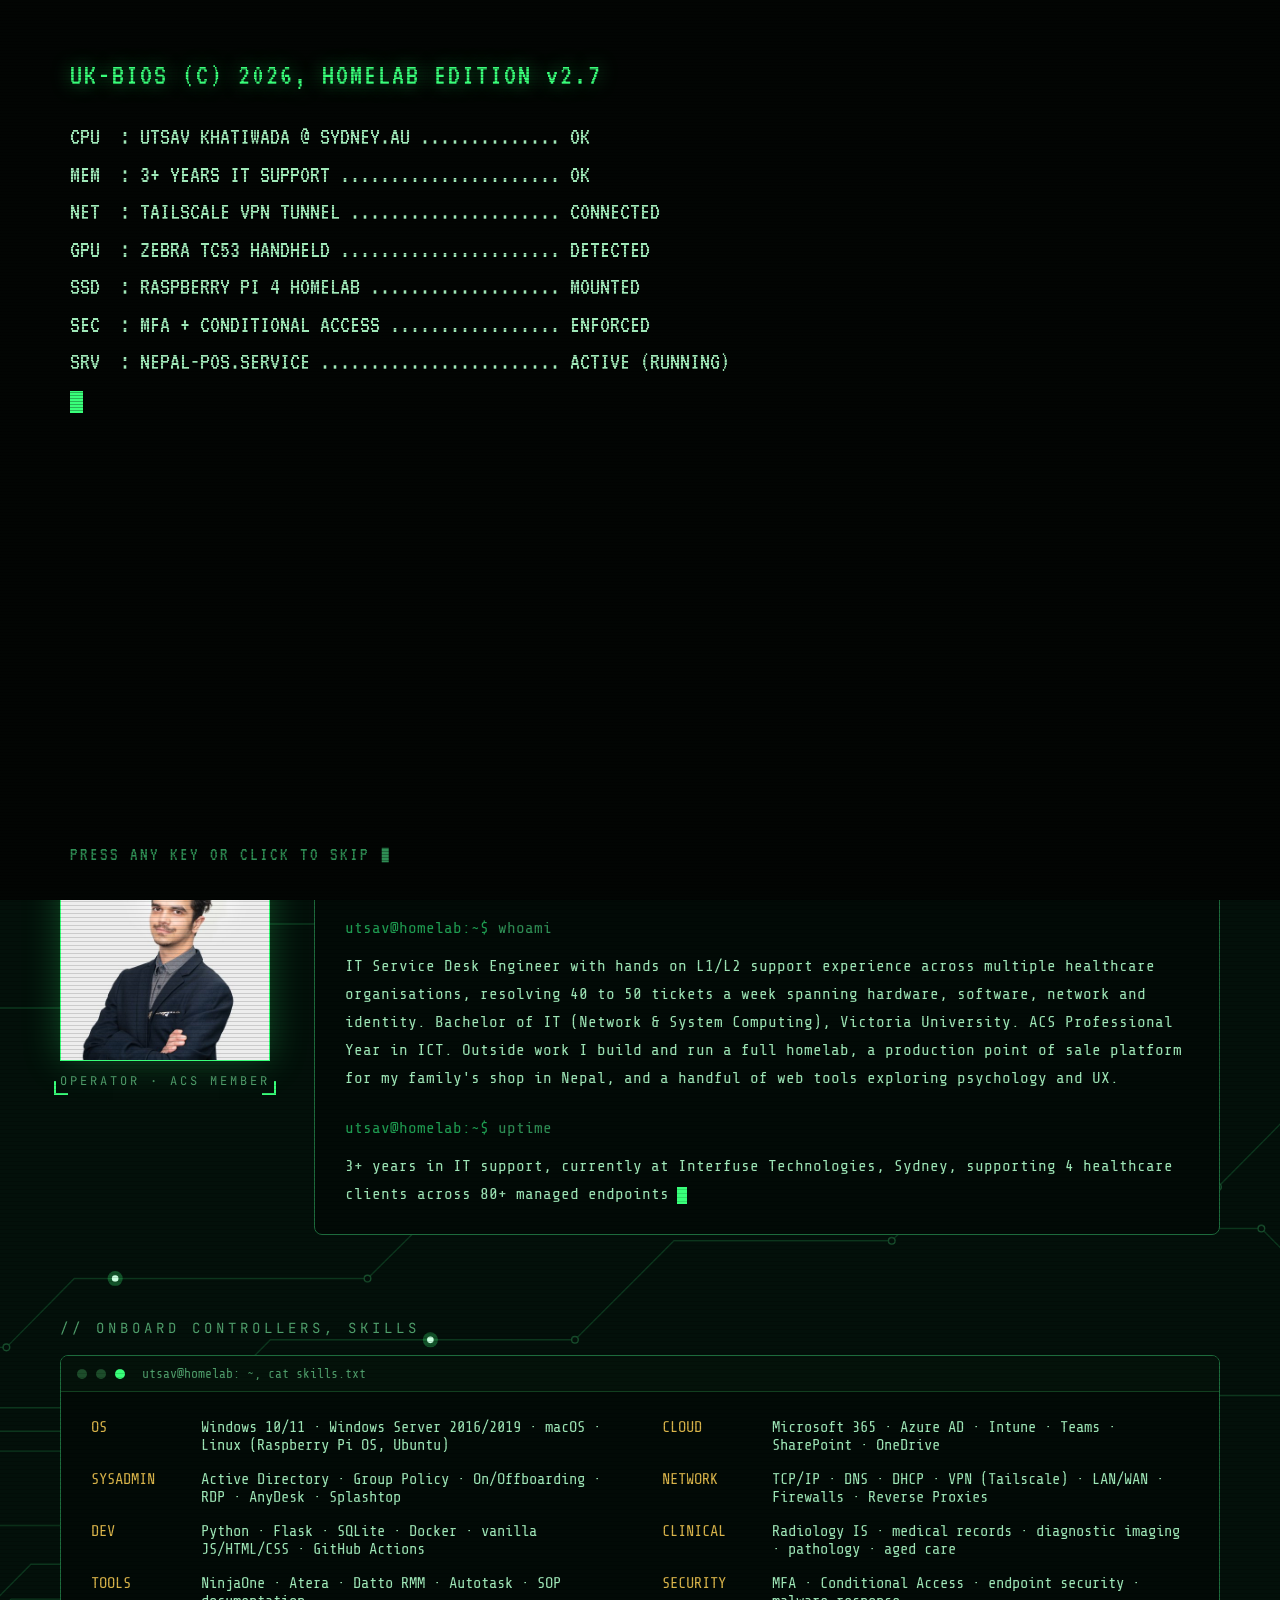
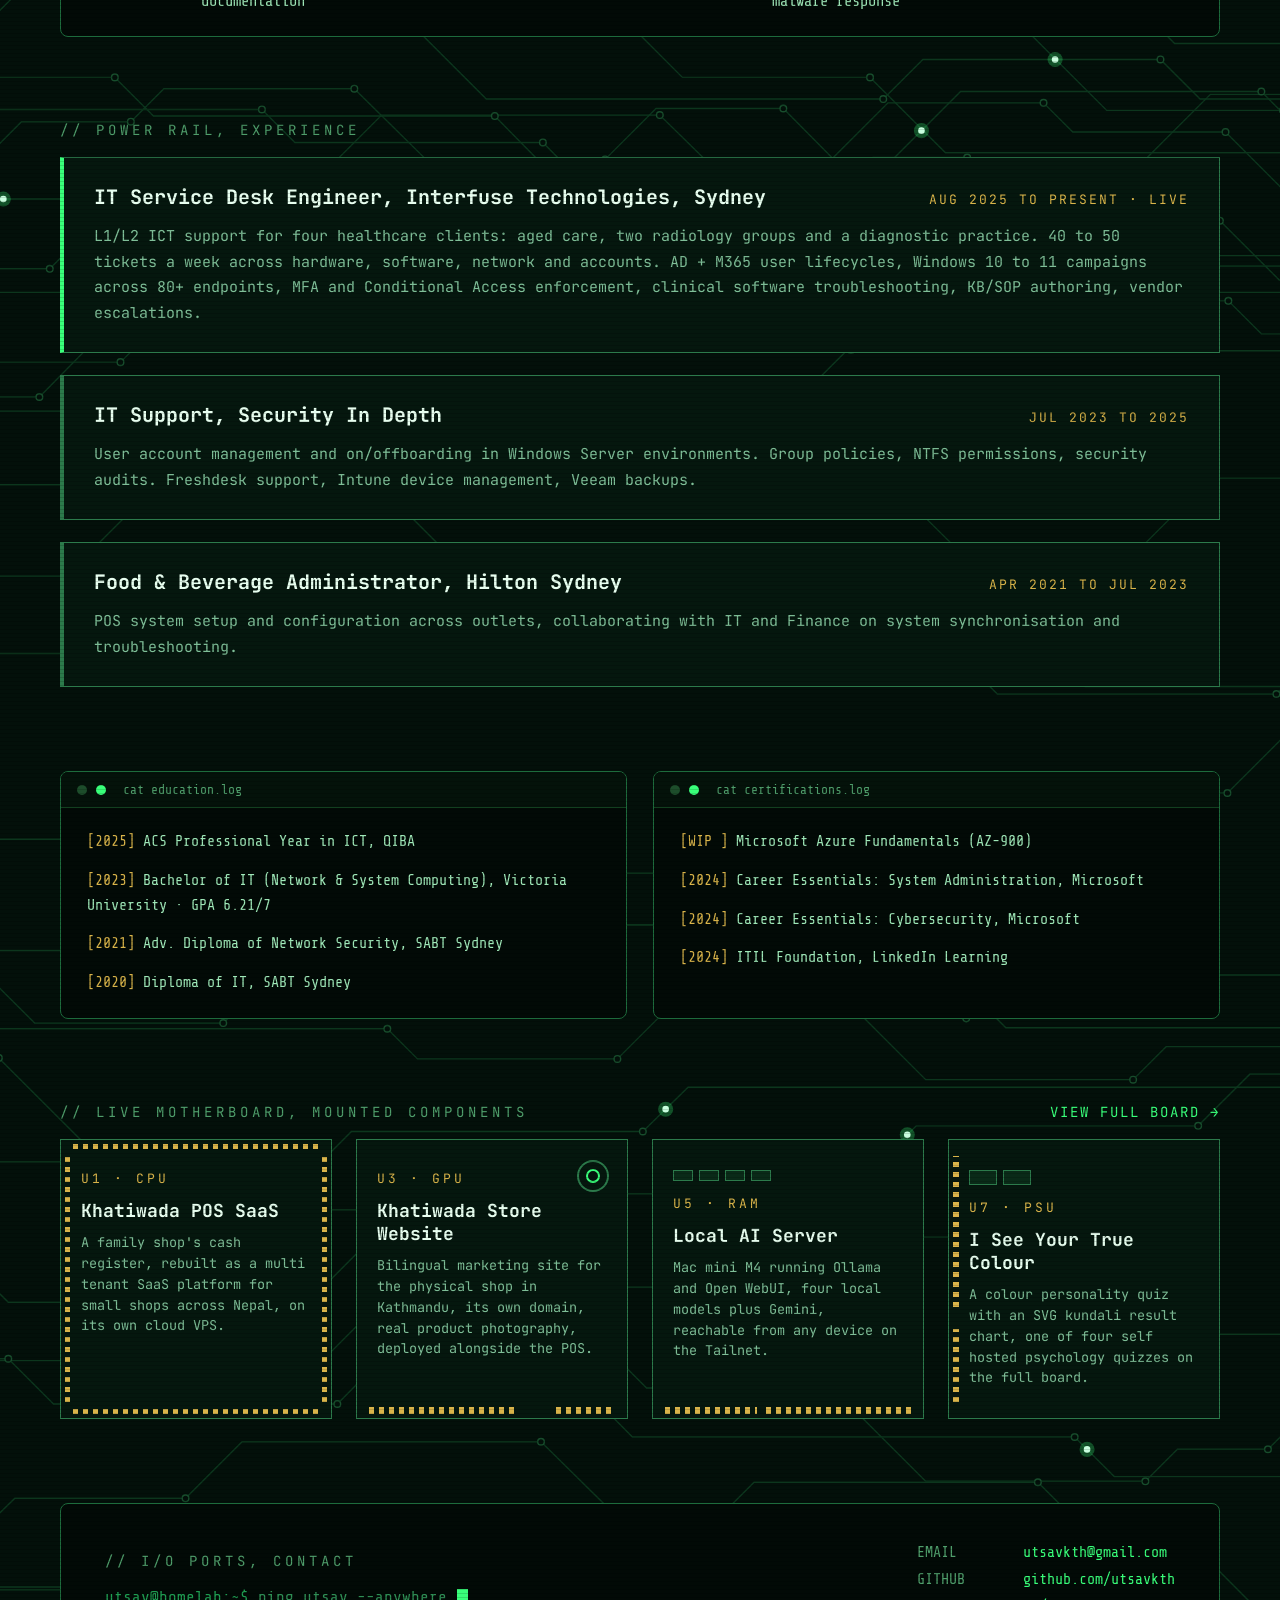
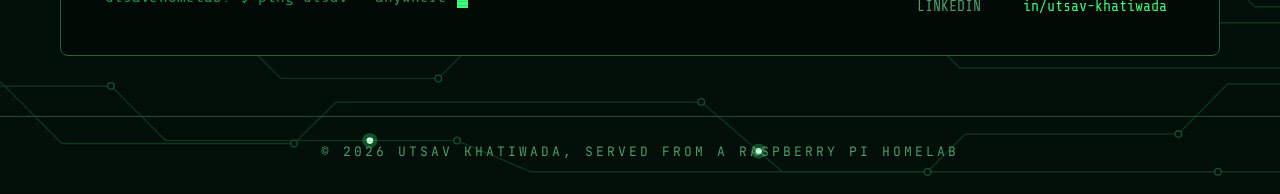
==== commit ba601bdd: "Add an interactive branching timeline, Sacred Timeline style New timeline.html plus timeline.js: a h" ====
--- a/index.html
+++ b/index.html
@@ -33,7 +33,8 @@
                 <a href="#experience" class="nav-link">J3·EXPERIENCE</a>
                 <a href="#education" class="nav-link">J4·EDUCATION</a>
                 <a href="projects.html" class="nav-link">J5·PROJECTS</a>
-                <a href="#contact" class="nav-link">J6·CONTACT</a>
+                <a href="timeline.html" class="nav-link">J6·TIMELINE</a>
+                <a href="#contact" class="nav-link">J7·CONTACT</a>
             </div>
             <div class="nav-progress-track"><div id="progress"></div></div>
         </nav>
@@ -60,6 +61,7 @@
                 <div class="hero-sub">IT SERVICE DESK ENGINEER // SYSTEMS &amp; NETWORKS // SYDNEY.AU<span class="cursor"></span></div>
                 <div class="hero-buttons">
                     <a href="projects.html" class="btn primary">[ VIEW PROJECTS ]</a>
+                    <a href="timeline.html" class="btn ghost">[ TIMELINE ]</a>
                     <a href="#contact" class="btn ghost">[ CONTACT ]</a>
                     <a href="resume.pdf" target="_blank" class="btn ghost">[ RESUME ]</a>
                 </div>
--- a/style.css
+++ b/style.css
@@ -739,6 +739,139 @@
     pointer-events: none;
     background: repeating-linear-gradient(0deg, rgba(0, 0, 0, 0.26) 0px, rgba(0, 0, 0, 0.26) 1px, transparent 1px, transparent 3px);
     z-index: 5;
+}
+
+/* ---------- timeline page ---------- */
+
+body.timeline-page { overflow: hidden; height: 100vh; margin: 0; background: var(--bg-deep); }
+
+.timeline-nav {
+    position: relative;
+    z-index: 30;
+    display: flex;
+    align-items: center;
+    gap: 26px;
+    padding: 14px 44px;
+    background: rgba(3, 16, 10, 0.92);
+    border-bottom: 1px solid var(--line);
+    backdrop-filter: blur(6px);
+}
+
+.timeline-stage {
+    position: relative;
+    width: 100%;
+    height: calc(100vh - 57px);
+    overflow: hidden;
+    cursor: grab;
+    background: var(--bg-deep);
+    touch-action: none;
+}
+
+.timeline-stage.grabbing { cursor: grabbing; }
+
+.timeline-stage svg { display: block; position: absolute; top: 0; left: 0; }
+
+.tl-trunk { fill: none; stroke: var(--green); stroke-width: 3; filter: drop-shadow(0 0 8px rgba(57, 255, 122, 0.6)); }
+
+.tl-trunk-node circle { fill: var(--bg-term); stroke: var(--green); stroke-width: 2.5; }
+.tl-trunk-node.live circle { fill: var(--green); }
+.tl-trunk-node text.tl-title { fill: var(--text); font-family: 'JetBrains Mono', monospace; font-weight: 700; font-size: 14px; }
+.tl-trunk-node text.tl-sub { fill: var(--dim2); font-family: 'Share Tech Mono', monospace; font-size: 11.5px; }
+.tl-trunk-node text.tl-date { fill: var(--gold); font-family: 'Share Tech Mono', monospace; font-size: 11px; letter-spacing: 1px; }
+
+.tl-branch-path { fill: none; stroke: var(--border); stroke-width: 2; transition: stroke 0.2s, filter 0.2s; }
+.tl-branch-group:hover .tl-branch-path,
+.tl-branch-group.expanded .tl-branch-path { stroke: var(--green); filter: drop-shadow(0 0 6px rgba(57, 255, 122, 0.5)); }
+
+.tl-branch-node circle { fill: var(--panel); stroke: var(--border); stroke-width: 2; transition: stroke 0.2s, fill 0.2s; }
+.tl-branch-node.live circle { stroke: var(--green); }
+.tl-branch-group:hover .tl-branch-node circle,
+.tl-branch-group.expanded .tl-branch-node circle { stroke: var(--green); fill: rgba(57, 255, 122, 0.12); }
+
+.tl-branch-group { cursor: pointer; transition: opacity 0.25s; }
+.tl-branch-group.tl-dimmed { opacity: 0.16; }
+.tl-branch-group text.tl-title { fill: var(--text); font-family: 'JetBrains Mono', monospace; font-weight: 700; font-size: 13.5px; }
+.tl-branch-group text.tl-date { fill: var(--gold); font-family: 'Share Tech Mono', monospace; font-size: 10.5px; letter-spacing: 1px; }
+.tl-branch-group text.tl-hint { fill: var(--dim2); font-family: 'Share Tech Mono', monospace; font-size: 10px; letter-spacing: 1px; }
+
+.tl-sub-path { fill: none; stroke: var(--border-soft); stroke-width: 1.5; stroke-dasharray: 3 4; }
+.tl-sub-node circle { fill: var(--bg-term); stroke: var(--mint); stroke-width: 1.5; }
+.tl-sub-node text.tl-sub-date { fill: var(--gold); font-family: 'Share Tech Mono', monospace; font-size: 10px; }
+.tl-sub-node text.tl-sub-text { fill: var(--mint); font-family: 'Share Tech Mono', monospace; font-size: 11.5px; }
+.tl-sub-node a text { cursor: pointer; }
+.tl-sub-node a:hover text.tl-sub-text { fill: var(--text); }
+
+.tl-open-link { fill: var(--green); font-family: 'Share Tech Mono', monospace; font-size: 11px; letter-spacing: 1px; cursor: pointer; }
+.tl-open-link:hover { fill: var(--green-soft); }
+
+.timeline-hud {
+    position: absolute;
+    z-index: 20;
+    left: 24px;
+    bottom: 24px;
+    display: flex;
+    flex-direction: column;
+    gap: 10px;
+    pointer-events: none;
+}
+
+.timeline-hud-hint {
+    font-family: 'Share Tech Mono', monospace;
+    font-size: 12px;
+    letter-spacing: 1px;
+    color: var(--dim2);
+    background: rgba(3, 16, 10, 0.75);
+    border: 1px solid var(--border-soft);
+    padding: 8px 14px;
+    pointer-events: none;
+}
+
+.timeline-controls {
+    position: absolute;
+    z-index: 20;
+    right: 24px;
+    bottom: 24px;
+    display: flex;
+    gap: 8px;
+}
+
+.tl-btn {
+    pointer-events: auto;
+    background: var(--panel);
+    border: 1px solid var(--border);
+    color: var(--mint);
+    font-family: 'JetBrains Mono', monospace;
+    font-size: 13px;
+    padding: 9px 14px;
+    cursor: pointer;
+    transition: border-color 0.2s, color 0.2s, box-shadow 0.2s;
+}
+.tl-btn:hover { border-color: var(--green); color: var(--text); box-shadow: 0 0 14px rgba(57, 255, 122, 0.35); }
+
+.timeline-legend {
+    position: absolute;
+    z-index: 20;
+    right: 24px;
+    top: 76px;
+    display: flex;
+    gap: 18px;
+    font-family: 'Share Tech Mono', monospace;
+    font-size: 11.5px;
+    color: var(--dim);
+    background: rgba(3, 16, 10, 0.75);
+    border: 1px solid var(--border-soft);
+    padding: 8px 16px;
+    pointer-events: none;
+}
+.timeline-legend span { display: inline-flex; align-items: center; gap: 6px; }
+.legend-dot { width: 9px; height: 9px; border-radius: 50%; display: inline-block; }
+.legend-dot.edu { background: var(--gold); }
+.legend-dot.job { background: var(--mint); }
+.legend-dot.project { background: var(--green); }
+
+@media (max-width: 820px) {
+    .timeline-legend { display: none; }
+    .timeline-hud-hint { font-size: 10.5px; padding: 6px 10px; }
 }
 
 /* ---------- responsive ---------- */
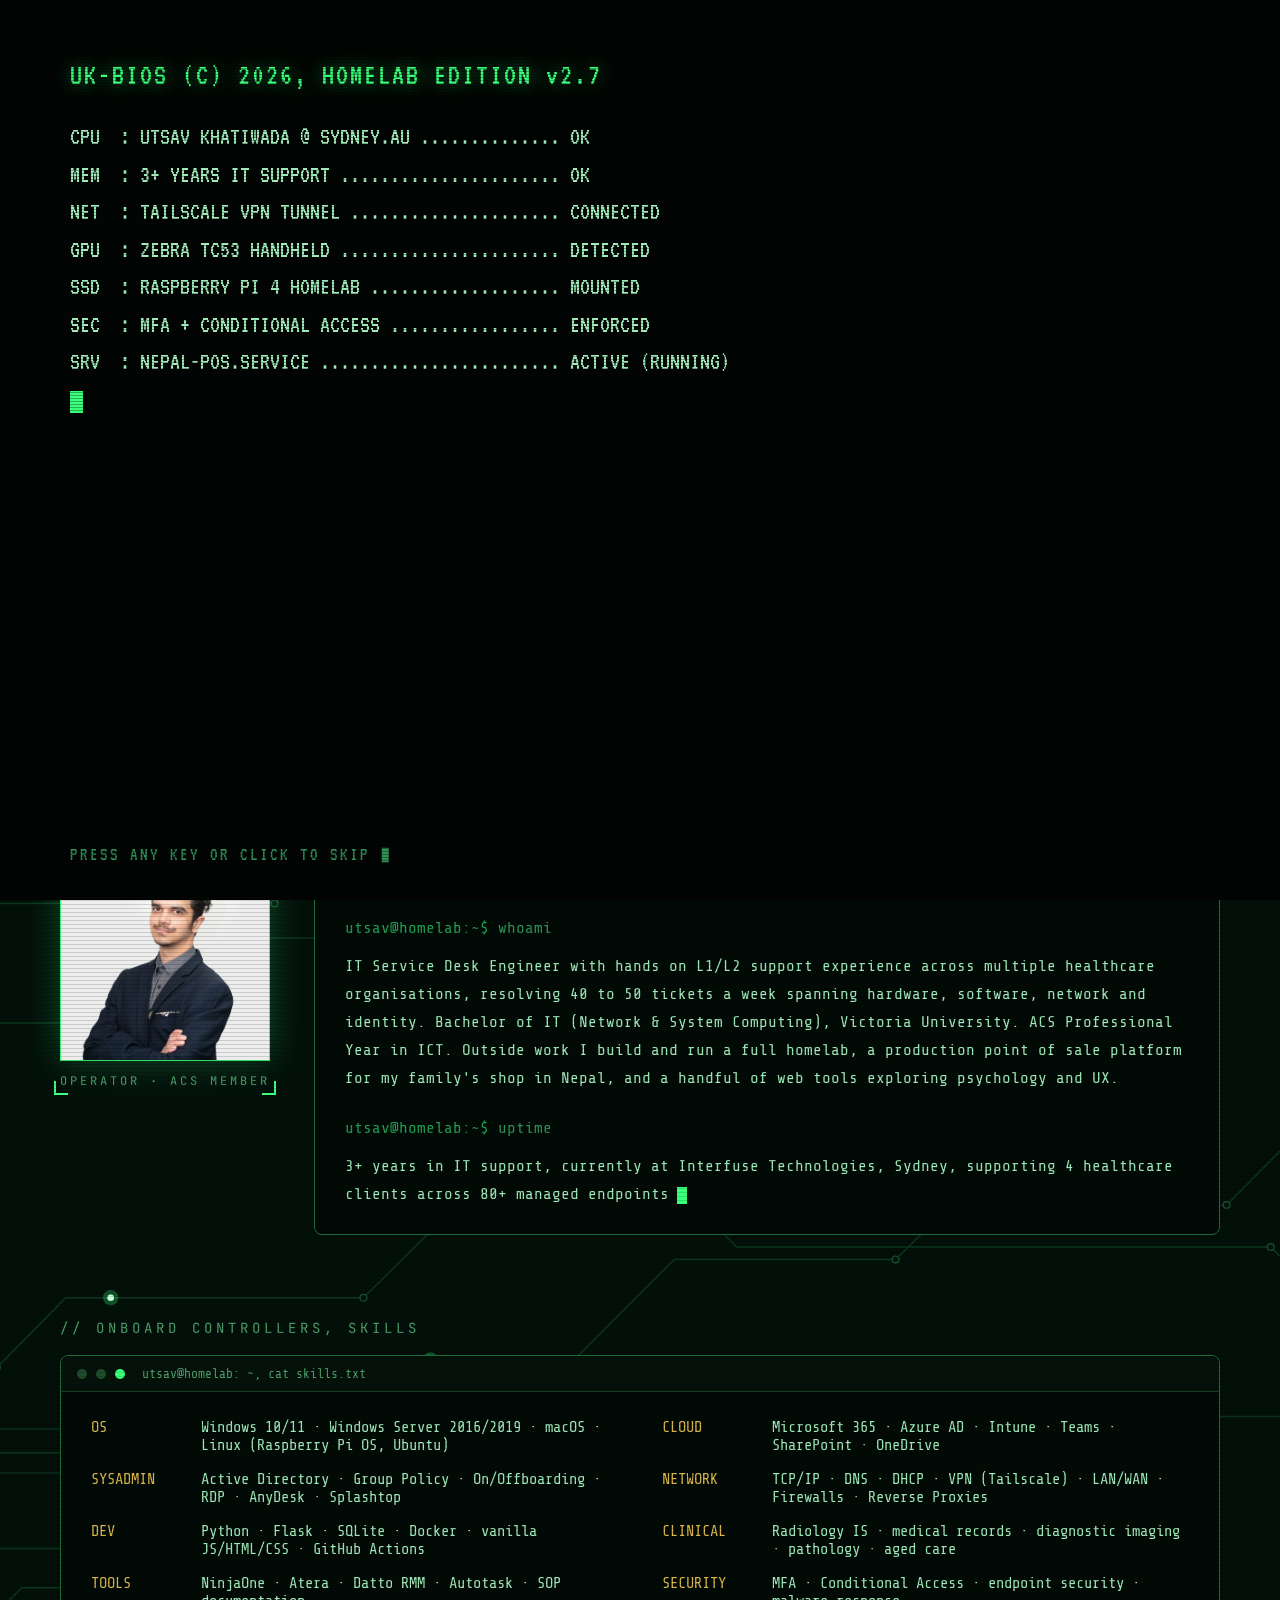
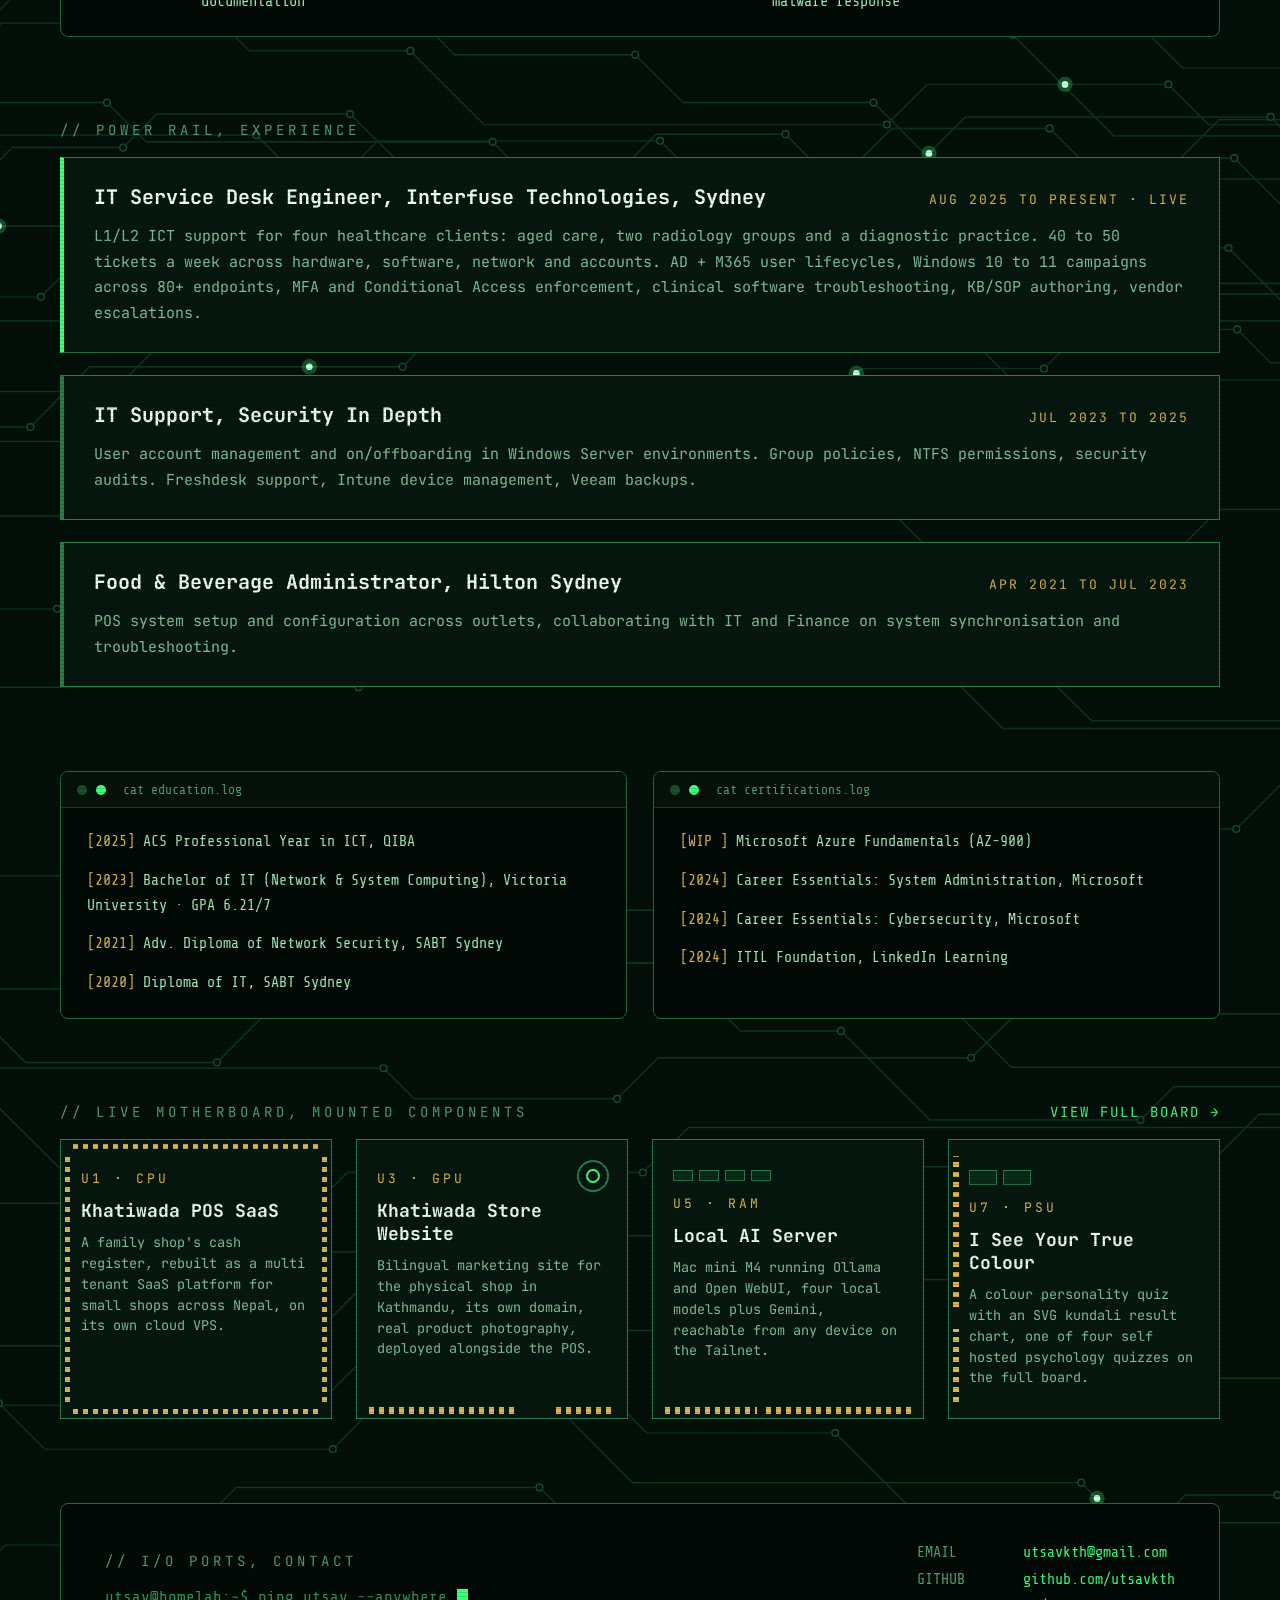
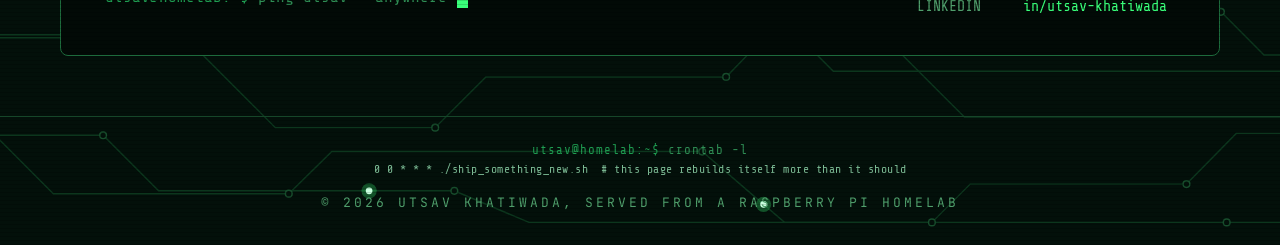
==== commit 82ed6750: "Fix mobile boot line overflow, add skills ls easter egg, terminal terminology, and clean up mobile h" ====
--- a/index.html
+++ b/index.html
@@ -27,7 +27,7 @@
         <nav>
             <a href="#top" class="nav-brand">UK · REV 2.7</a>
             <div class="nav-spacer"></div>
-            <div class="nav-links">
+            <div class="nav-links" id="navLinks">
                 <a href="#about" class="nav-link">J1·ABOUT</a>
                 <a href="#skills" class="nav-link">J2·SKILLS</a>
                 <a href="#experience" class="nav-link">J3·EXPERIENCE</a>
@@ -107,6 +107,11 @@
                         <span class="term-dot lit"></span>
                         <span class="term-title">utsav@homelab: ~, cat skills.txt</span>
                     </div>
+                    <div class="cmd skills-ls-cmd"><span class="user">utsav@homelab:~$</span> ls</div>
+                    <div class="skills-ls">
+                        <span class="ls-item">OS/</span><span class="ls-item">CLOUD/</span><span class="ls-item">SYSADMIN/</span><span class="ls-item">NETWORK/</span>
+                        <span class="ls-item">DEV/</span><span class="ls-item">CLINICAL/</span><span class="ls-item">TOOLS/</span><span class="ls-item">SECURITY/</span>
+                    </div>
                     <div class="skills-grid">
                         <div class="skill-row"><span class="skill-key">OS</span><span class="skill-val">Windows 10/11 · Windows Server 2016/2019 · macOS · Linux (Raspberry Pi OS, Ubuntu)</span></div>
                         <div class="skill-row"><span class="skill-key">CLOUD</span><span class="skill-val">Microsoft 365 · Azure AD · Intune · Teams · SharePoint · OneDrive</span></div>
@@ -244,7 +249,11 @@
             </section>
         </div>
 
-        <footer>© 2026 UTSAV KHATIWADA, SERVED FROM A RASPBERRY PI HOMELAB</footer>
+        <footer>
+            <div class="footer-cmd"><span class="user">utsav@homelab:~$</span> crontab -l</div>
+            <div class="footer-cmd-out">0 0 * * * ./ship_something_new.sh &nbsp;# this page rebuilds itself more than it should</div>
+            <div class="footer-copy">© 2026 UTSAV KHATIWADA, SERVED FROM A RASPBERRY PI HOMELAB</div>
+        </footer>
 
         <!-- scanline texture over everything -->
         <div class="scanlines"></div>
--- a/style.css
+++ b/style.css
@@ -450,6 +450,30 @@
 .skill-key { color: var(--gold); width: 96px; flex: none; }
 .skill-val { color: var(--mint); }
 
+.skills-ls-cmd {
+    display: none;
+    padding: 26px 30px 0 30px;
+    font-family: 'Share Tech Mono', monospace;
+    font-size: 15.5px;
+    color: var(--prompt2);
+}
+.skills-ls-cmd .user { color: var(--prompt); }
+
+.skills-ls {
+    display: none;
+    padding: 14px 30px 26px 30px;
+    font-family: 'Share Tech Mono', monospace;
+    font-size: 15.5px;
+    flex-wrap: wrap;
+    gap: 10px 28px;
+}
+
+.ls-item { color: var(--green); }
+
+.term.ls-active .skills-ls-cmd,
+.term.ls-active .skills-ls { display: flex; }
+.term.ls-active .skills-grid { display: none; }
+
 /* ---------- experience ---------- */
 
 .xp-list { display: flex; flex-direction: column; gap: 22px; }
@@ -607,6 +631,25 @@
     letter-spacing: 3px;
 }
 
+.footer-cmd {
+    font-family: 'Share Tech Mono', monospace;
+    font-size: 12.5px;
+    letter-spacing: 1px;
+    color: var(--prompt2);
+    margin-bottom: 6px;
+}
+.footer-cmd .user { color: var(--prompt); }
+
+.footer-cmd-out {
+    font-family: 'Share Tech Mono', monospace;
+    font-size: 11.5px;
+    letter-spacing: 0.5px;
+    color: var(--dim);
+    margin-bottom: 18px;
+}
+
+.footer-copy { font-size: 13px; letter-spacing: 3px; }
+
 /* ---------- projects page ---------- */
 
 .projects-main { padding: 72px 40px 80px 40px; }
@@ -633,6 +676,36 @@
     letter-spacing: 2px;
     margin-bottom: 56px;
 }
+
+/* ---------- 404 page ---------- */
+
+.error-main {
+    padding: 96px 40px 100px 40px;
+    text-align: center;
+    display: flex;
+    flex-direction: column;
+    align-items: center;
+}
+
+.error-main .page-cmd { justify-content: center; }
+
+.error-trace {
+    font-family: 'Share Tech Mono', monospace;
+    color: var(--dim2);
+    font-size: 13.5px;
+    margin-bottom: 40px;
+}
+
+.error-code {
+    margin: 0 0 14px 0;
+    color: var(--gold);
+    font-size: clamp(72px, 14vw, 140px);
+    font-weight: 800;
+    letter-spacing: 4px;
+    line-height: 1;
+}
+
+.error-main .page-sub { margin-bottom: 48px; }
 
 /* ---------- Nepal POS detail page ---------- */
 
@@ -874,6 +947,23 @@
     .timeline-hud-hint { font-size: 10.5px; padding: 6px 10px; }
 }
 
+@media (max-width: 600px) {
+    .timeline-hud {
+        left: 12px;
+        right: 12px;
+        bottom: 70px;
+        align-items: center;
+    }
+    .timeline-hud-hint { text-align: center; }
+    .timeline-controls {
+        left: 12px;
+        right: 12px;
+        bottom: 12px;
+        justify-content: center;
+    }
+    .tl-btn { padding: 9px 10px; font-size: 12px; }
+}
+
 /* ---------- responsive ---------- */
 
 @media (max-width: 1000px) {
@@ -882,6 +972,7 @@
 
 @media (max-width: 820px) {
     nav { padding: 12px 18px; gap: 12px; }
+    .nav-links { display: none; }
     .nav-link { padding: 6px 10px; font-size: 11.5px; letter-spacing: 1px; }
     .main { padding: 56px 20px 48px 20px; gap: 56px; }
     .projects-main { padding: 48px 20px 60px 20px; }
@@ -891,6 +982,31 @@
     .skills-grid { grid-template-columns: 1fr; }
     .contact-card { grid-template-columns: 1fr; padding: 28px 24px; }
     .hero { height: 560px; }
+    .hero-inner { padding: 0 40px; }
+    .prompt-line {
+        flex-wrap: wrap;
+        justify-content: center;
+        font-size: 12px;
+        gap: 4px 8px;
+    }
+    .typing { white-space: normal; }
+    .hero-buttons {
+        display: grid;
+        grid-template-columns: repeat(3, 1fr);
+        gap: 10px;
+        width: 100%;
+        max-width: 320px;
+        margin-left: auto;
+        margin-right: auto;
+    }
+    .hero-buttons .btn.primary { grid-column: 1 / -1; }
+    .hero-buttons .btn.ghost {
+        padding: 12px 4px;
+        font-size: 10.5px;
+        letter-spacing: 0.5px;
+        text-align: center;
+        white-space: nowrap;
+    }
     .page-title { font-size: 38px; }
     .pos-body { padding: 28px 22px 36px 22px; }
     .pos-title { font-size: 52px; }
